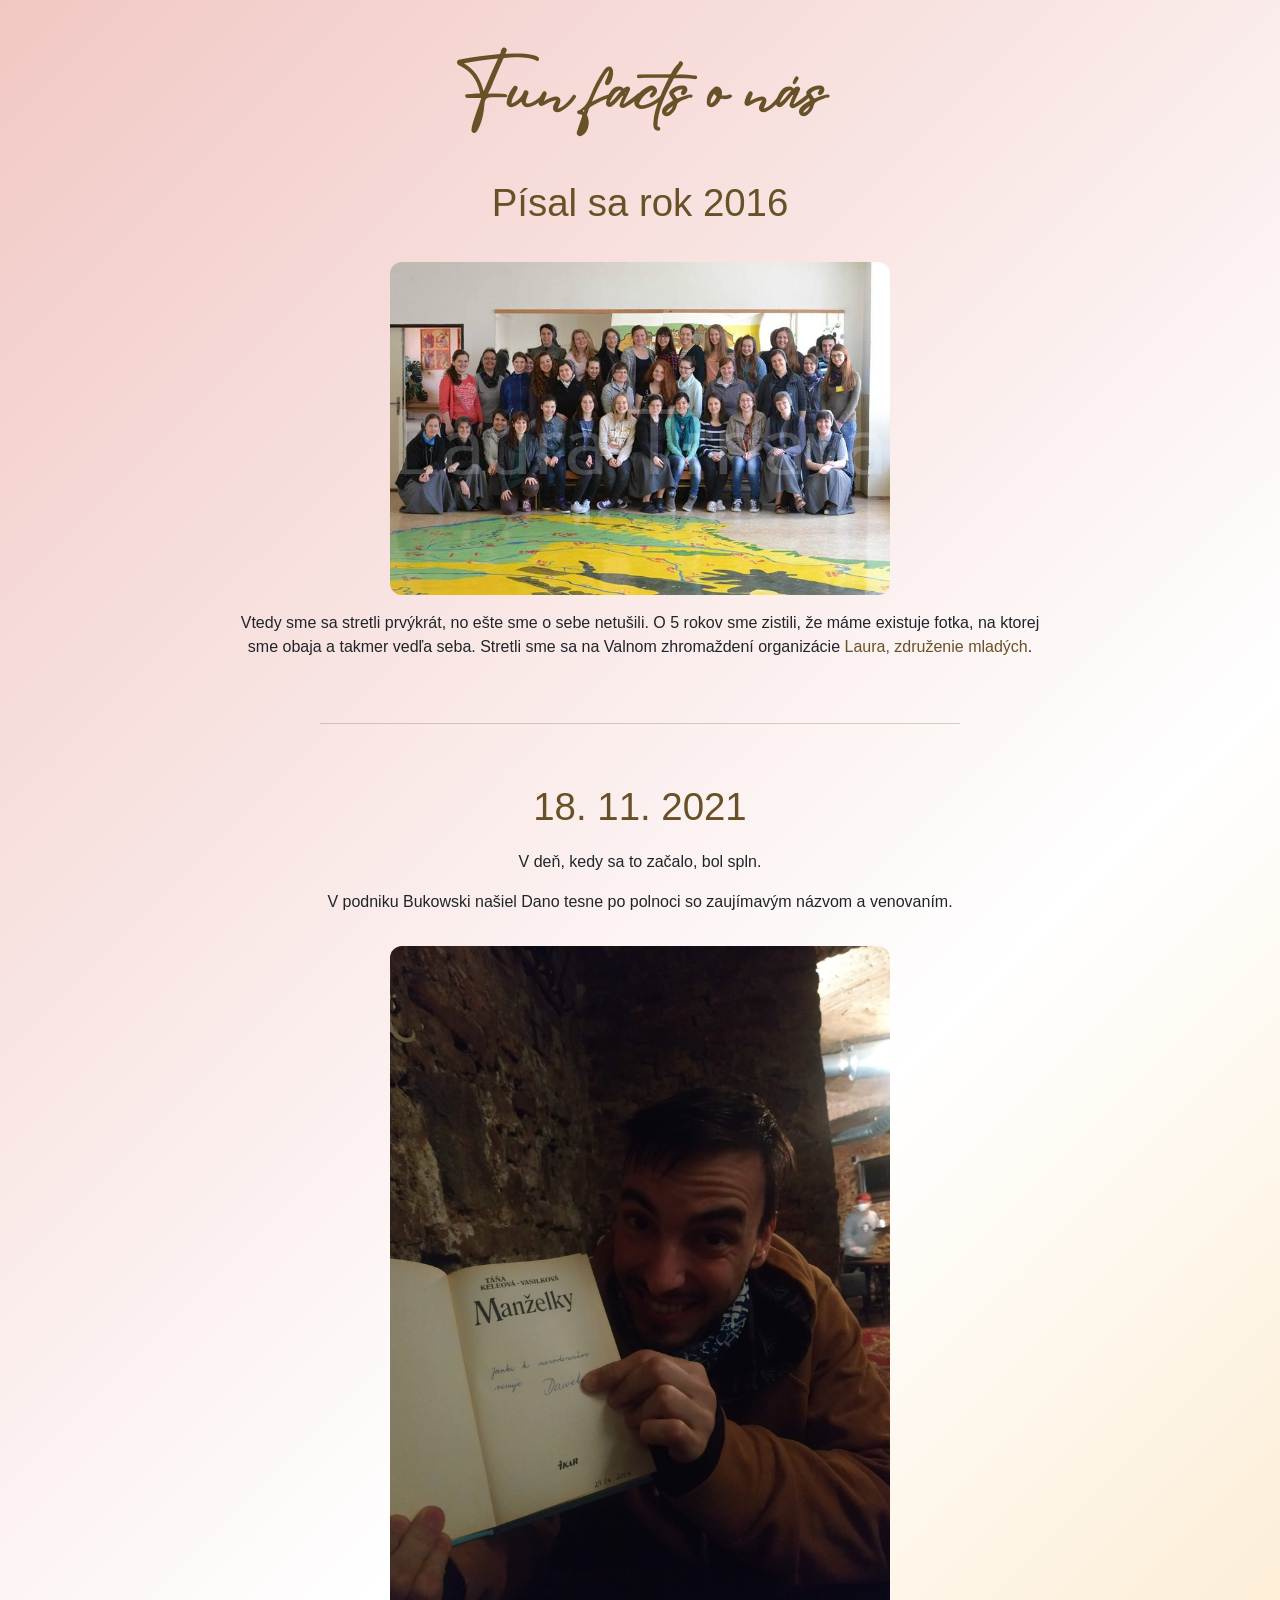
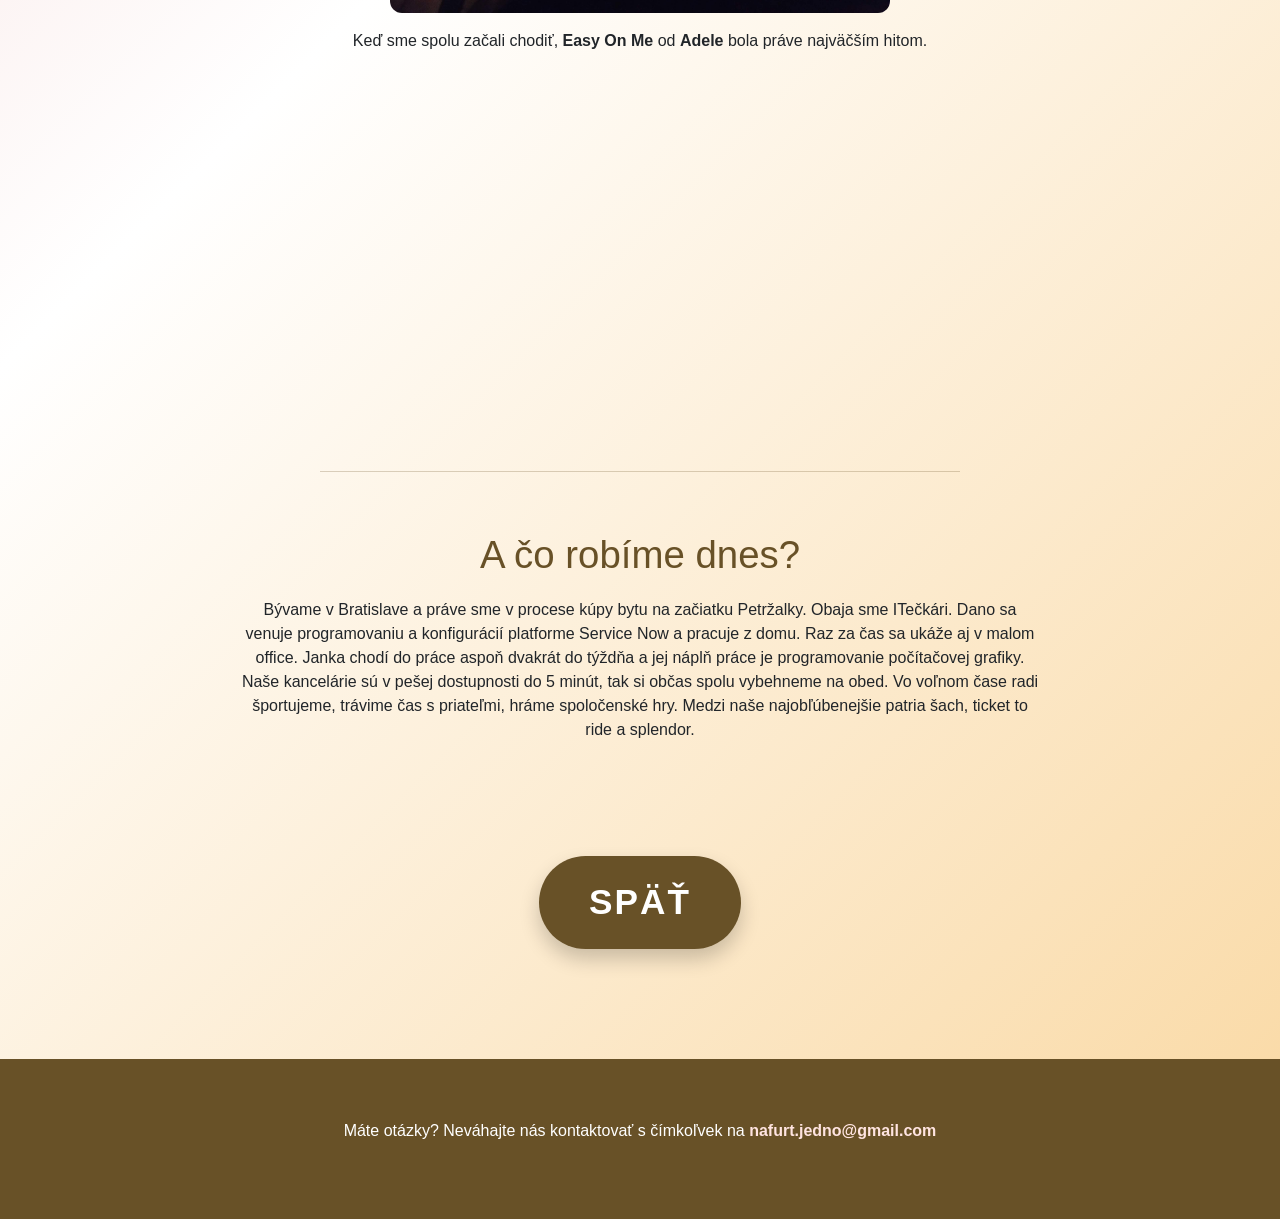
==== funfacts/index.html @ 08853ca2 "fixed routing" ====
<!doctype html>
<html lang="sk">
  <head>
    <meta charset="UTF-8" />
    <meta name="viewport" content="width=device-width, initial-scale=1" />
    <title>Fun facts ❤️</title>
    <link rel="icon" type="image/png" href="../foto/favicon.png">

    <link
      href="https://cdn.jsdelivr.net/npm/bootstrap@5.3.2/dist/css/bootstrap.min.css"
      rel="stylesheet"
    />
    <link rel="stylesheet" href="../style.css">   
    <script src="../script.js"></script>
  </head>
  <body>  
    <div class="fun-facts-section">
          <h1>Fun facts o nás</h1>

          <div class="fact-block">
            <h3>Písal sa rok 2016</h3>
            <img src="../foto/valne2015.jpg" alt="Naša fotografia z roku 2016">
            <p>
              Vtedy sme sa stretli prvýkrát, no ešte sme o sebe netušili. O 5 rokov sme zistili, že máme existuje fotka, na ktorej sme obaja a takmer vedľa seba. Stretli sme sa na Valnom zhromaždení organizácie <a href="https://laura-mladez.sk/">Laura, združenie mladých</a>. 
            </p>
          </div>

          <hr
            style="
            width: 50%;
            margin: 60px auto;
            border-color: #685127;
            " />

          <div class="fact-block">
            <h3>18. 11. 2021</h3>
            <p>
              V deň, kedy sa to začalo, bol spln.
            </p>
            <p>
              V podniku Bukowski našiel Dano tesne po polnoci so zaujímavým názvom a venovaním.
            </p>
            <img src="../foto/manzelky.jpg" alt="Kniha s venovanim">
            <p>
              Keď sme spolu začali chodiť, <strong>Easy On Me</strong> od <strong>Adele</strong> bola práve najväčším hitom.
            </p>
            <div>
                <iframe 
                    width="560" 
                    height="315" 
                    src="https://www.youtube.com/embed/U3ASj1L6_sY?si=bE1YYp0TanjOfNjP"
                    frameborder="0"
                    allowfullscreen>
                </iframe>
            </div>
          </div>

          <hr
            style="
            width: 50%;
            margin: 60px auto;
            border-color: #685127;
            " />

          <!-- Childhood photos -->
          <!--<div class="fact-block">
            <h3>Naše detstvo</h3>
            <div class="childhood-gallery">
              <div>
                <img src="foto/ona-dieta.jpg" alt="Nevesta ako dieťa s rodičmi">
                <p>Ona s rodičmi</p>
              </div>
              <div>
                <img src="foto/on-dieta.jpg" alt="Ženích ako dieťa s rodičmi">
                <p>On s rodičmi</p>
              </div>
            </div>
          </div>-->

          <!-- Work and hobbies -->
          <div class="fact-block">
            <h3>A čo robíme dnes?</h3>
            <p>
              Bývame v Bratislave a práve sme v procese kúpy bytu na začiatku Petržalky. Obaja sme ITečkári. Dano sa venuje programovaniu a konfigurácií platforme Service Now a pracuje z domu. Raz za čas sa ukáže aj v malom office. Janka chodí do práce aspoň dvakrát do týždňa a jej náplň práce je programovanie počítačovej grafiky. Naše kancelárie sú v pešej dostupnosti do 5 minút, tak si občas spolu vybehneme na obed. Vo voľnom čase radi športujeme, trávime čas s priateľmi, hráme spoločenské hry. Medzi naše najobľúbenejšie patria šach, ticket to ride a splendor.
            </p>
          </div>

        <button class="btn-back"><a href="../index.html">Späť</a></button>
        </div>

        <footer class="main-footer">
            <p>Máte otázky? Neváhajte nás kontaktovať s čímkoľvek na <a href="mailto:nafurt.jedno@gmail.com">nafurt.jedno@gmail.com</a></p>
        </footer>
    </body>
</html>
---- style.css ----
body, html {
            height: 100%;
            margin: 0;
            padding: 0;
            scroll-behavior: smooth;
            font-family: "Arial", sans-serif;
        }

        @font-face {
            font-family: 'EyesomeScript';
            src: url('./fonts/Eyesome-Script.woff2') format('woff2');
            font-weight: normal;
            font-style: normal;
        }

        h1 {
            font-family: 'EyesomeScript';
            color: #685127;
            font-weight: bold;
            font-size: 60px;
            margin-bottom: 30px;
            text-align: center;
        }

        /* --- HERO --- */
        .hero {
            position: relative;
            width: 100%;
            height: 100vh;
            display: flex;
            justify-content: center;
            align-items: center;
            background: #fff;
            overflow: hidden;
        }

        .hero img {
            max-width: 100%;
            max-height: 100%;
            object-fit: contain;
        }

                /* Upravená úvodná sekcia s animovaným pozadím */
        .hero-white {
            width: 100%;
            /* Tvoje definované farby */
            background: linear-gradient(-45deg, #000000, #D9D9D9, #685127, #8884FF);
            background-size: 400% 400%;
            animation: gradient 13s ease infinite;
            
            /* Zabezpečíme, aby obrázok oznámenia nebol "prilepený" na okrajoch, 
                ak chceš vidieť kúsok animácie aj okolo neho */
            padding: 20px 0; 
        }

        /* Odstránime line-height: 0 z wrapperu, aby animácia pod obrázkom vynikla */
        .announcement-wrapper {
            width: 100%;
            display: flex;
            justify-content: center;
        }

        .full-width-img {
            width: 100%;
            max-width: 1200px;
            height: auto;
            display: block;
            /* Ak má tvoje oznamko priehľadné pozadie (PNG), 
                animácia bude presvitať aj cez neho. 
                Ak je oznamko biele, bude to vyzerať ako pekný rámik. */
        }

        /* --- POČÍTADLO --- */
        .countdown {
            text-align: center;
            padding-bottom: 40px;
        }

        .countdown .boxes {
            display: flex;
            justify-content: center;
            gap: 20px;
            flex-wrap: wrap;
        }

        .countdown .box {
            background: #ffffff;
            padding: 30px 20px;
            border-radius: 12px;
            flex: 1 1 100px;
            max-width: 150px;
            box-shadow: 0 4px 6px rgba(0, 0, 0, 0.05);
            color: #685127;
        }

        .countdown .box span {
            display: block;
            font-size: clamp(2rem, 5vw, 3rem);
            font-weight: bold;
        }

        .countdown .box small {
            display: block;
            font-size: 1rem;
            color: #666;
        }

        /* --- TLAČIDLO PRE POZVANÝCH (UPRAVENÉ) --- */
        .invite-section {
            /* Poriadne farebný gradient (kombinácia svadobnej ružovej a zlatej) */
            background: linear-gradient(
            135deg,
            #f1c8c4 0%,
            #ffffff 50%,
            #fadba9 100%
            );
            padding: 60px 20px;
            text-align: center;
            border-top: 2px solid #685127;
            border-bottom: 2px solid #685127;
        }

        .invite-section .btn-invite {
            font-size: clamp(1.5rem, 3vw, 2.2rem);
            padding: 20px 50px;
            background-color: #685127; /* Tvoja hlavná hnedá */
            color: white;
            border: none;
            border-radius: 50px;
            font-weight: bold;
            text-transform: uppercase;
            letter-spacing: 2px;
            box-shadow: 0 10px 20px rgba(0, 0, 0, 0.2);
            transition: all 0.3s ease;
            text-decoration: none;
            display: inline-block;

            /* Animácia pumpujúceho srdca */
            animation: heartbeat 5s infinite ease-in-out;
        }

        /* Efekt pri prejdení myšou */
        .invite-section .btn-invite:hover {
            background-color: #4a3a1c;
            transform: scale(1.1); /* Ešte viac sa zväčší */
            box-shadow: 0 15px 30px rgba(0, 0, 0, 0.3);
            color: #ffe4e1;
        }

        /* Definícia animácie heartbeat */
        @keyframes heartbeat {
            0% {
            transform: scale(1);
            }
            15% {
            transform: scale(1.05);
            }
            30% {
            transform: scale(1);
            }
            45% {
            transform: scale(1.1);
            }
            60% {
            transform: scale(1);
            }
        }

        /* --- SEKCE DETAILOV (OBRAD A HOSTINA) --- */
        .info-section {
            background: #685127; /* tvoja pôvodná farba */
            color: white;
            padding: 80px 20px;
            text-align: center;
            border-top: 2px solid #685127;
            border-bottom: 2px solid #685127;
        }

        .info-section h3 {
            margin-bottom: 20px;
            font-size: clamp(1.5rem, 3vw, 2.5rem);
        }

        .info-section img {
            width: 100%;
            max-width: 600px;
            height: auto;
            margin: 25px 0;
            border-radius: 8px;
        }

        .info-section p {
            font-size: clamp(1rem, 2vw, 1.2rem);
            max-width: 800px;
            margin: 15px auto;
            line-height: 1.6;
        }

        /* Miesto pre mapu */
        .map-placeholder {
            background: #e5e5e5;
            color: #333;
            width: 100%;
            max-width: 800px;
            height: 300px;
            margin: 30px auto;
            display: flex;
            justify-content: center;
            align-items: center;
            border-radius: 8px;
        }

        /* --- ČASOVÁ OS (TIMELINE) --- */
        .timeline-section {
            padding-top: 60px;
            padding-bottom: 20px;
            background-color: #ffffff;
        }

        .timeline-section h2 {
            text-align: center;
            margin-bottom: 50px;
            font-size: clamp(2rem, 4vw, 3rem);
        }

        .timeline {
            position: relative;
            max-width: 1000px;
            margin: 0 auto;
        }

        /* Stredová čiara */
        .timeline::after {
            content: "";
            position: absolute;
            width: 4px;
            background-color: #685127;
            top: 0;
            bottom: 0;
            left: 50%;
            margin-left: -2px;
        }

        .timeline-item {
            padding: 10px 40px;
            position: relative;
            width: 50%;
        }

        .timeline-item__text {
            text-align: justify; /* Zarovná text presne pod ľavý okraj obrázka */
            padding: 0;       /* Odstráni prípadné bočné medzery, aby text lícoval s hranou fotky */
            margin-top: 15px; /* Jemná medzera medzi fotkou a textom */
        }

        .main-img {
            display: block;      /* Zabezpečí, že sa obrázok správa ako blok */
            width: 100%;         /* Roztiahne obrázok na celú šírku rodičovského elementu (section) */
            max-width: 100%;     /* Poistka, aby nepretiekol */
            height: auto;        /* Zachová pomer strán, aby sa fotka nedeformovala */
            margin-bottom: 20px; /* Medzera medzi obrázkom a textom/mapou */
            
            /* Odstránili sme všetky border, shadow a efekty, ako si si prial */
        }


        /* Krúžok na čiare */
        .timeline-item::after {
            content: "";
            position: absolute;
            width: 20px;
            height: 20px;
            right: -10px;
            background-color: white;
            border: 4px solid #685127;
            top: 20px;
            border-radius: 50%;
            z-index: 1;
        }

        .timeline-date {
            position: absolute;
            top: 16px;
            font-weight: bold;
            white-space: nowrap;
            color: #685127;
        }

        /* Left items → date on right side near center line */
        .timeline-item.left .timeline-date {
            right: -160px;
            text-align: left;
        }

        /* Right items → date on left side near center line */
        .timeline-item.right .timeline-date {
            left: -160px;
            text-align: left;
        }

        .left {
            left: 0;
            text-align: right;
        }
        .right {
            left: 50%;
            text-align: left;
        }

        .right::after {
            left: -10px;
        }

        .content {
            padding: 20px;
            background-color: #f8f0e3;
            border-radius: 12px;
            display: inline-block; /* Bublina sa prispôsobí obsahu */
            width: 100%;           /* Ale na mobile vyplní priestor */
            text-align: left;      /* Poistka pre zarovnanie obsahu */
        }

        .content img {
            width: 100%;       /* Obrázok vyplní celú šírku bubliny */
            max-width: 100%;    /* Zrušíme to obmedzenie na 300px */
            height: auto;
            border-radius: 8px;
            margin-bottom: 15px;
            display: block;
        }

        .content a {
            color: #685127;
            text-decoration: none;
            font-weight: bold;
        }

        .content h4 {
            margin-top: 0;
            color: #685127;
            font-weight: bold;
        }

        /* Definícia animácie gradientu */
        @keyframes gradient {
            0% {
                background-position: 0% 50%;
            }
            50% {
                background-position: 100% 50%;
            }
            100% {
                background-position: 0% 50%;
            }
        }

        /* Responzivita pre mobily */
        @media screen and (max-width: 768px) {
            .timeline::after {
            left: 31px;
            }

            .timeline-item {
            width: 100%;
            padding-left: 70px;
            padding-right: 25px;
            text-align: left;
            left: 0;
            }

            .timeline-item::after {
            left: 21px;
            right: auto;
            }

            .left {
            left: 0;
            }
            .right {
            left: 0;
            }

            /* FIX DATE POSITION */
            .timeline-date {
            position: static;   /* remove absolute */
            display: block;
            margin-bottom: 10px;
            text-align: left;

            left: auto;         /* reset desktop offsets */
            right: auto;
            }
        }

        .small-gallery {
            padding: 40px 20px;
            padding-bottom: 0;
            text-align: center;
            background-color: #685127;
            color: white;
        }

        .small-gallery h2 {
            margin-bottom: 40px;
        }

        .gallery-grid {
            display: grid;
            grid-template-columns: repeat(auto-fit, minmax(220px, 1fr));
            gap: 20px;
            max-width: 1000px;
            margin: 0 auto;
        }

        .gallery-item {
            position: relative;
            overflow: hidden;
            border-radius: 12px;
        }

        .gallery-item img {
            width: 100%;
            display: block;
            transition: transform 0.4s ease;
        }

        .gallery-item:hover img {
            transform: scale(1.05);
        }

        .overlay {
            position: absolute;
            inset: 0;
            background: rgba(0, 0, 0, 0.55);
            color: white;
            display: flex;
            align-items: center;
            justify-content: center;
            text-align: center;
            padding: 15px;
            opacity: 0;
            transition: opacity 0.4s ease;
        }

        .gallery-item:hover .overlay {
            opacity: 1;
        }

        .fun-facts-section {
            text-align: center;
            padding: 60px 0;
            /* Poriadne farebný gradient (kombinácia svadobnej ružovej a zlatej) */
            background: linear-gradient(
            135deg,
            #f1c8c4 0%,
            #ffffff 50%,
            #fadba9 100%
            );
        }

        .fun-facts-section h3 {
            color: #685127;
            margin-bottom: 20px;
            font-size: clamp(1.5rem, 3vw, 2.5rem);
        }

        .btn-funfacts {
            font-size: clamp(1.5rem, 3vw, 2.2rem);
            margin: 50px;
            padding: 20px 50px;
            background-color: white; /* Tvoja hlavná hnedá */
            color: #685127;
            border: none;
            border-radius: 50px;
            font-weight: bold;
            text-transform: uppercase;
            letter-spacing: 2px;
            box-shadow: 0 10px 20px rgba(0, 0, 0, 0.2);
            transition: all 0.3s ease;
            text-decoration: none;
            display: inline-block;
        }

        .btn-funfacts a {
            color: #685127;
            text-decoration: none;
        }

        /* Efekt pri prejdení myšou */
        .btn-funfacts:hover {
            background-color: #ffe4e1;
            transform: scale(1.1); /* Ešte viac sa zväčší */
            box-shadow: 0 15px 30px rgba(0, 0, 0, 0.3);
            color: #4a3a1c;
        }

        .fact-block {
            margin: 50px 0;
        }

        .fact-block img {
            max-width: 300px;
            width: 100%;
            border-radius: 10px;
            margin: 15px 0;
        }

        .childhood-gallery {
            display: flex;
            justify-content: center;
            gap: 40px;
            flex-wrap: wrap;
        }

        .childhood-gallery img {
            max-width: 220px;
        }

        .fun-facts-section h1 {
            text-align: center;
            margin-bottom: 3rem;
        }

        .fact-block {
            max-width: 800px;
            margin: 0 auto 4rem auto;
            text-align: center;
        }

        .fact-block a {
            color: #685127;
            text-decoration: none;
        }

        .fact-block img {
            width: 100%;
            max-width: 500px;
            border-radius: 12px;
            margin: 1rem 0;
        }

        .fact-block iframe {
            width: 100%;
            max-width: 560px;
            border-radius: 12px;
            margin-top: 1rem;
        }


        .btn-back {
            font-size: clamp(1.5rem, 3vw, 2.2rem);
            margin: 50px;
            padding: 20px 50px;
            background-color: #685127; /* Tvoja hlavná hnedá */
            color: white;
            border: none;
            border-radius: 50px;
            font-weight: bold;
            text-transform: uppercase;
            letter-spacing: 2px;
            box-shadow: 0 10px 20px rgba(0, 0, 0, 0.2);
            transition: all 0.3s ease;
            text-decoration: none;
            display: inline-block;
        }

        .btn-back a {
            color: white;
            text-decoration: none;
        }

        /* Efekt pri prejdení myšou */
        .btn-back:hover {
            background-color: #4a3a1c;
            transform: scale(1.1); /* Ešte viac sa zväčší */
            box-shadow: 0 15px 30px rgba(0, 0, 0, 0.3);
            color: #ffe4e1;
        }

        .main-footer {
            background: #685127;
            color: white;
            padding: 60px 20px;
            text-align: center;
        }

        .main-footer a {
            color: #ffe4e1;
            text-decoration: none;
            font-weight: bold;
        }

        .fun-footer {
            background: #ffe4e1;
            color: #685127;
            padding: 60px 20px;
            text-align: center;
        }

        .fun-footer a {
            color: #685127;
            text-decoration: none;
            font-weight: bold;
        }
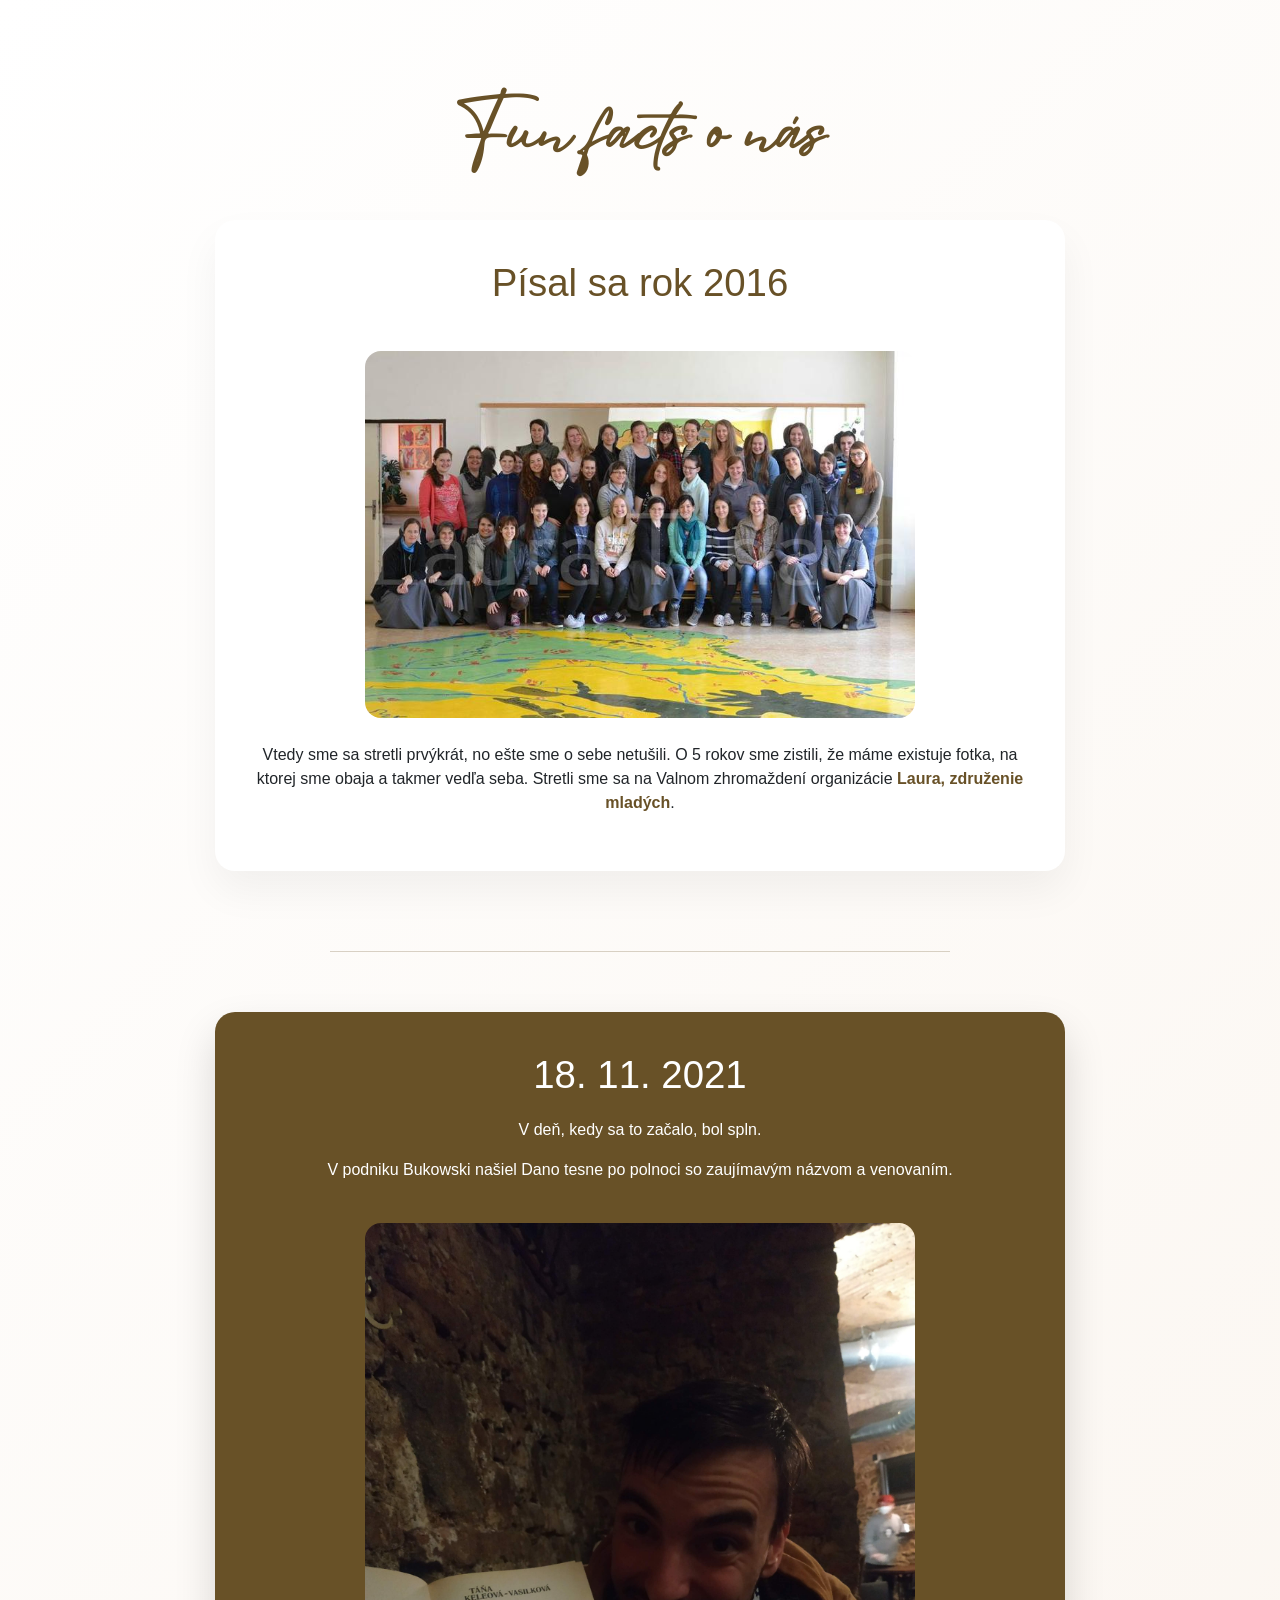
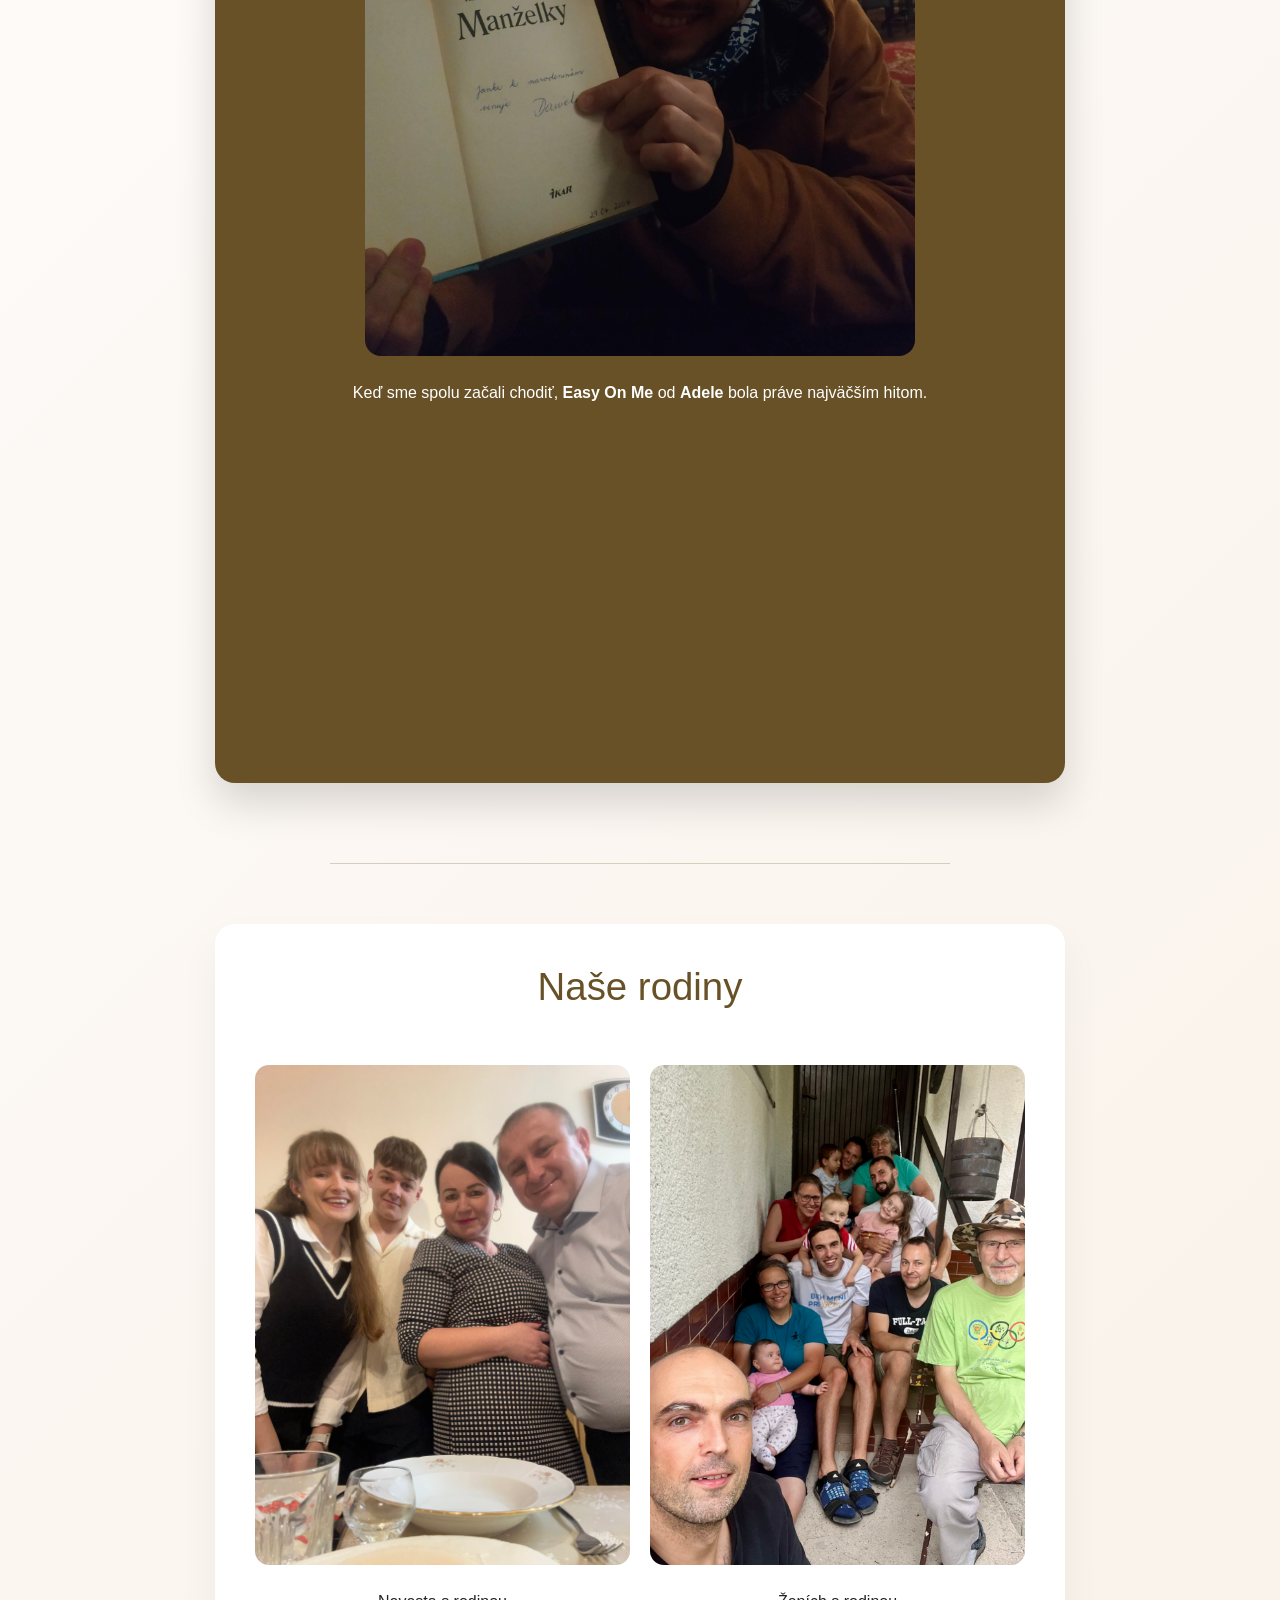
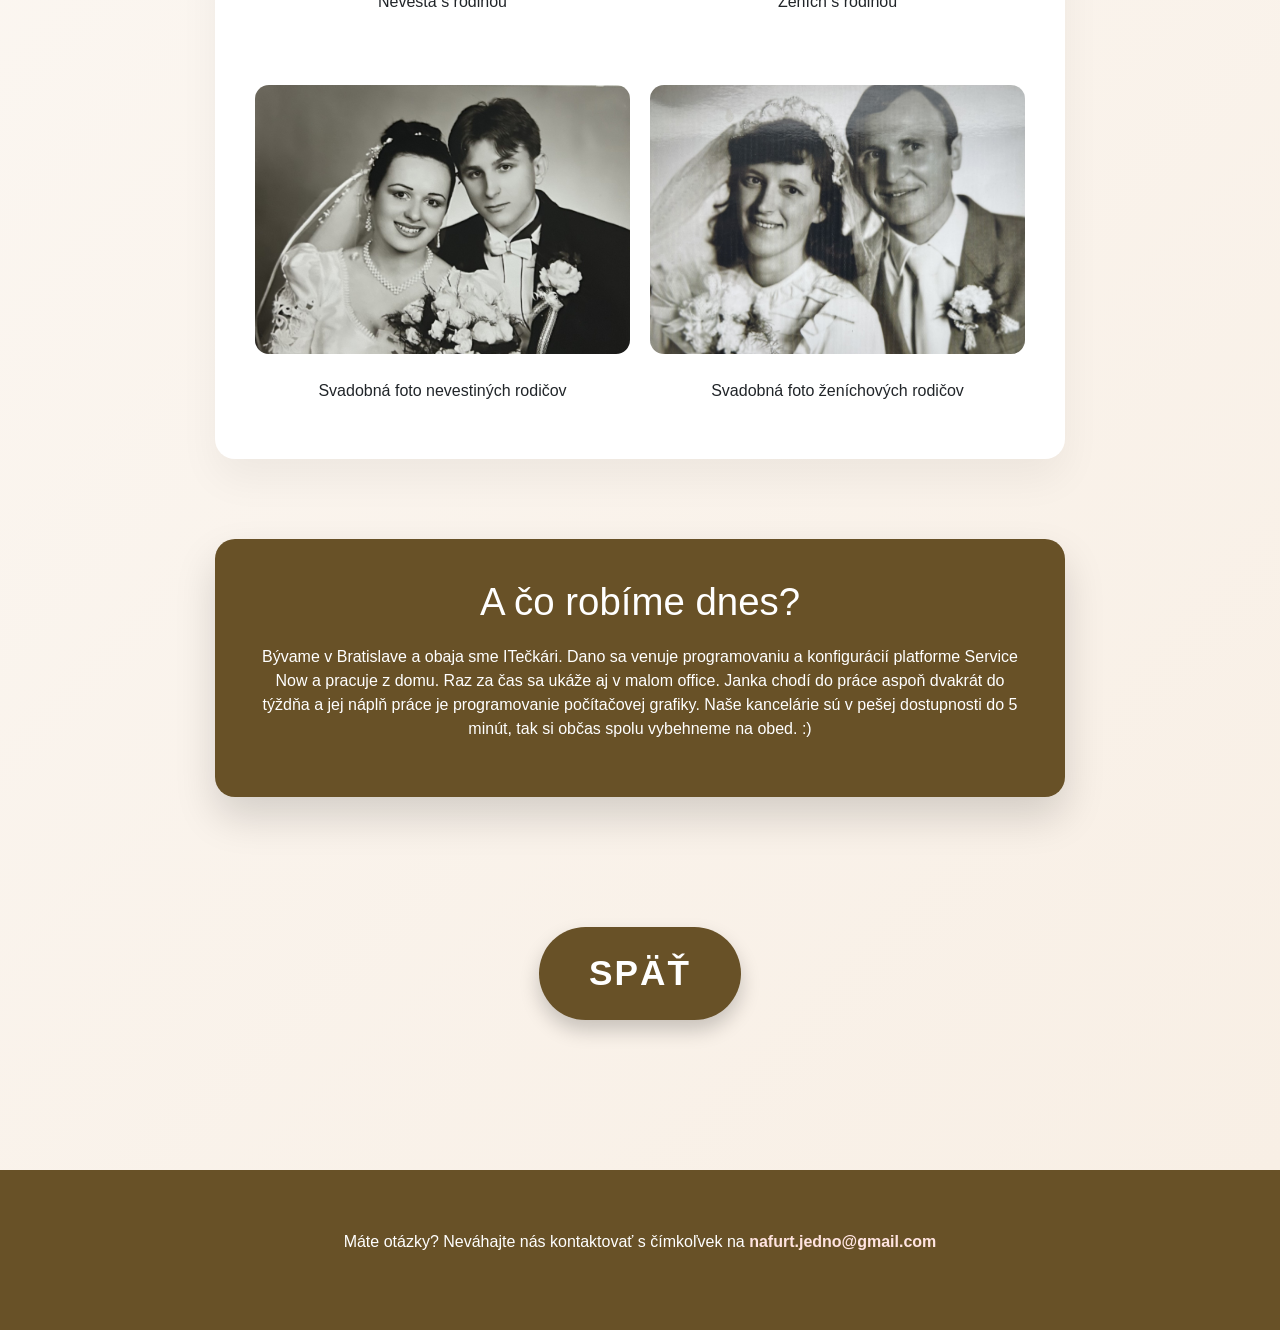
==== commit 0953edc8: "fixed childhood section" ====
--- a/funfacts/index.html
+++ b/funfacts/index.html
@@ -32,7 +32,7 @@
             border-color: #685127;
             " />
 
-          <div class="fact-block">
+          <div class="fact-block-brown">
             <h3>18. 11. 2021</h3>
             <p>
               V deň, kedy sa to začalo, bol spln.
@@ -63,25 +63,37 @@
             " />
 
           <!-- Childhood photos -->
-          <!--<div class="fact-block">
-            <h3>Naše detstvo</h3>
+          <div class="fact-block">
+            <h3>Naše rodiny</h3>
             <div class="childhood-gallery">
               <div>
-                <img src="foto/ona-dieta.jpg" alt="Nevesta ako dieťa s rodičmi">
-                <p>Ona s rodičmi</p>
+                <img src="../foto/vianoce.jpeg" alt="Nevesta s rodinou">
+                <p>Nevesta s rodinou</p>
               </div>
               <div>
-                <img src="foto/on-dieta.jpg" alt="Ženích ako dieťa s rodičmi">
-                <p>On s rodičmi</p>
+                <img src="../foto/latky.jpeg" alt="Ženích s rodinou">
+                <p>Ženích s rodinou</p>
+              </div> 
+            </div>
+            
+              <div class="childhood-gallery">
+              <div>
+                <img src="../foto/jankiny_rodicia.jpeg" alt="Rodičia">
+                <p>Svadobná foto nevestiných rodičov</p>
               </div>
+               <div>
+                <img src="../foto/danovi_rodicia.jpeg" alt="Rodičia">
+                <p>Svadobná foto ženíchových rodičov</p>
+              </div>
+                       
             </div>
-          </div>-->
+          </div>
 
           <!-- Work and hobbies -->
-          <div class="fact-block">
+          <div class="fact-block-brown">
             <h3>A čo robíme dnes?</h3>
             <p>
-              Bývame v Bratislave a práve sme v procese kúpy bytu na začiatku Petržalky. Obaja sme ITečkári. Dano sa venuje programovaniu a konfigurácií platforme Service Now a pracuje z domu. Raz za čas sa ukáže aj v malom office. Janka chodí do práce aspoň dvakrát do týždňa a jej náplň práce je programovanie počítačovej grafiky. Naše kancelárie sú v pešej dostupnosti do 5 minút, tak si občas spolu vybehneme na obed. Vo voľnom čase radi športujeme, trávime čas s priateľmi, hráme spoločenské hry. Medzi naše najobľúbenejšie patria šach, ticket to ride a splendor.
+              Bývame v Bratislave a obaja sme ITečkári. Dano sa venuje programovaniu a konfigurácií platforme Service Now a pracuje z domu. Raz za čas sa ukáže aj v malom office. Janka chodí do práce aspoň dvakrát do týždňa a jej náplň práce je programovanie počítačovej grafiky. Naše kancelárie sú v pešej dostupnosti do 5 minút, tak si občas spolu vybehneme na obed. :) 
             </p>
           </div>
 
--- a/style.css
+++ b/style.css
@@ -516,36 +516,79 @@
             max-width: 220px;
         }
 
+        .fun-facts-section {
+            padding: 100px 20px;
+            background: linear-gradient(135deg, #ffffff, #f8efe5);
+            text-align: center;
+        }
+
+        .fact-block {
+            max-width: 850px;
+            margin: 0 auto 80px auto;
+            background: white;
+            padding: 40px;
+            border-radius: 20px;
+            box-shadow: 0 20px 40px rgba(0,0,0,0.05);
+        }
+
+        .fact-block img {
+            width: 100%;
+            max-width: 550px;
+            border-radius: 16px;
+            margin: 25px 0;
+        }
+
+        .fact-block-brown {
+            max-width: 850px;
+            margin: 0 auto 80px auto;
+            background: #685127;
+            padding: 40px;
+            border-radius: 20px;
+            box-shadow: 0 20px 40px rgba(0,0,0,0.15);
+            color: white;
+        }
+
+        .fact-block-brown h1,
+        .fact-block-brown h2,
+        .fact-block-brown h3,
+        .fact-block-brown p,
+        .fact-block-brown a {
+            color: white;
+        }
+
+        .fact-block-brown img {
+            width: 100%;
+            max-width: 550px;
+            border-radius: 16px;
+            margin: 25px 0;
+        }
+
+        .fact-block-brown a {
+            text-decoration: underline;
+        }
+
+        .childhood-gallery {
+            display: grid;
+            grid-template-columns: repeat(auto-fit, minmax(180px,1fr));
+            gap: 20px;
+            margin-top: 30px;
+        }
+
+        .childhood-gallery img {
+            width: 100%;
+            border-radius: 14px;
+        }
+
         .fun-facts-section h1 {
             text-align: center;
             margin-bottom: 3rem;
         }
 
-        .fact-block {
-            max-width: 800px;
-            margin: 0 auto 4rem auto;
-            text-align: center;
-        }
-
-        .fact-block a {
-            color: #685127;
-            text-decoration: none;
-        }
-
-        .fact-block img {
-            width: 100%;
-            max-width: 500px;
-            border-radius: 12px;
-            margin: 1rem 0;
-        }
-
-        .fact-block iframe {
-            width: 100%;
-            max-width: 560px;
-            border-radius: 12px;
-            margin-top: 1rem;
-        }
-
+        .fun-facts-section a {
+            text-decoration: none;
+            color:#685127;
+            font-weight: bold;
+        }
 
         .btn-back {
             font-size: clamp(1.5rem, 3vw, 2.2rem);
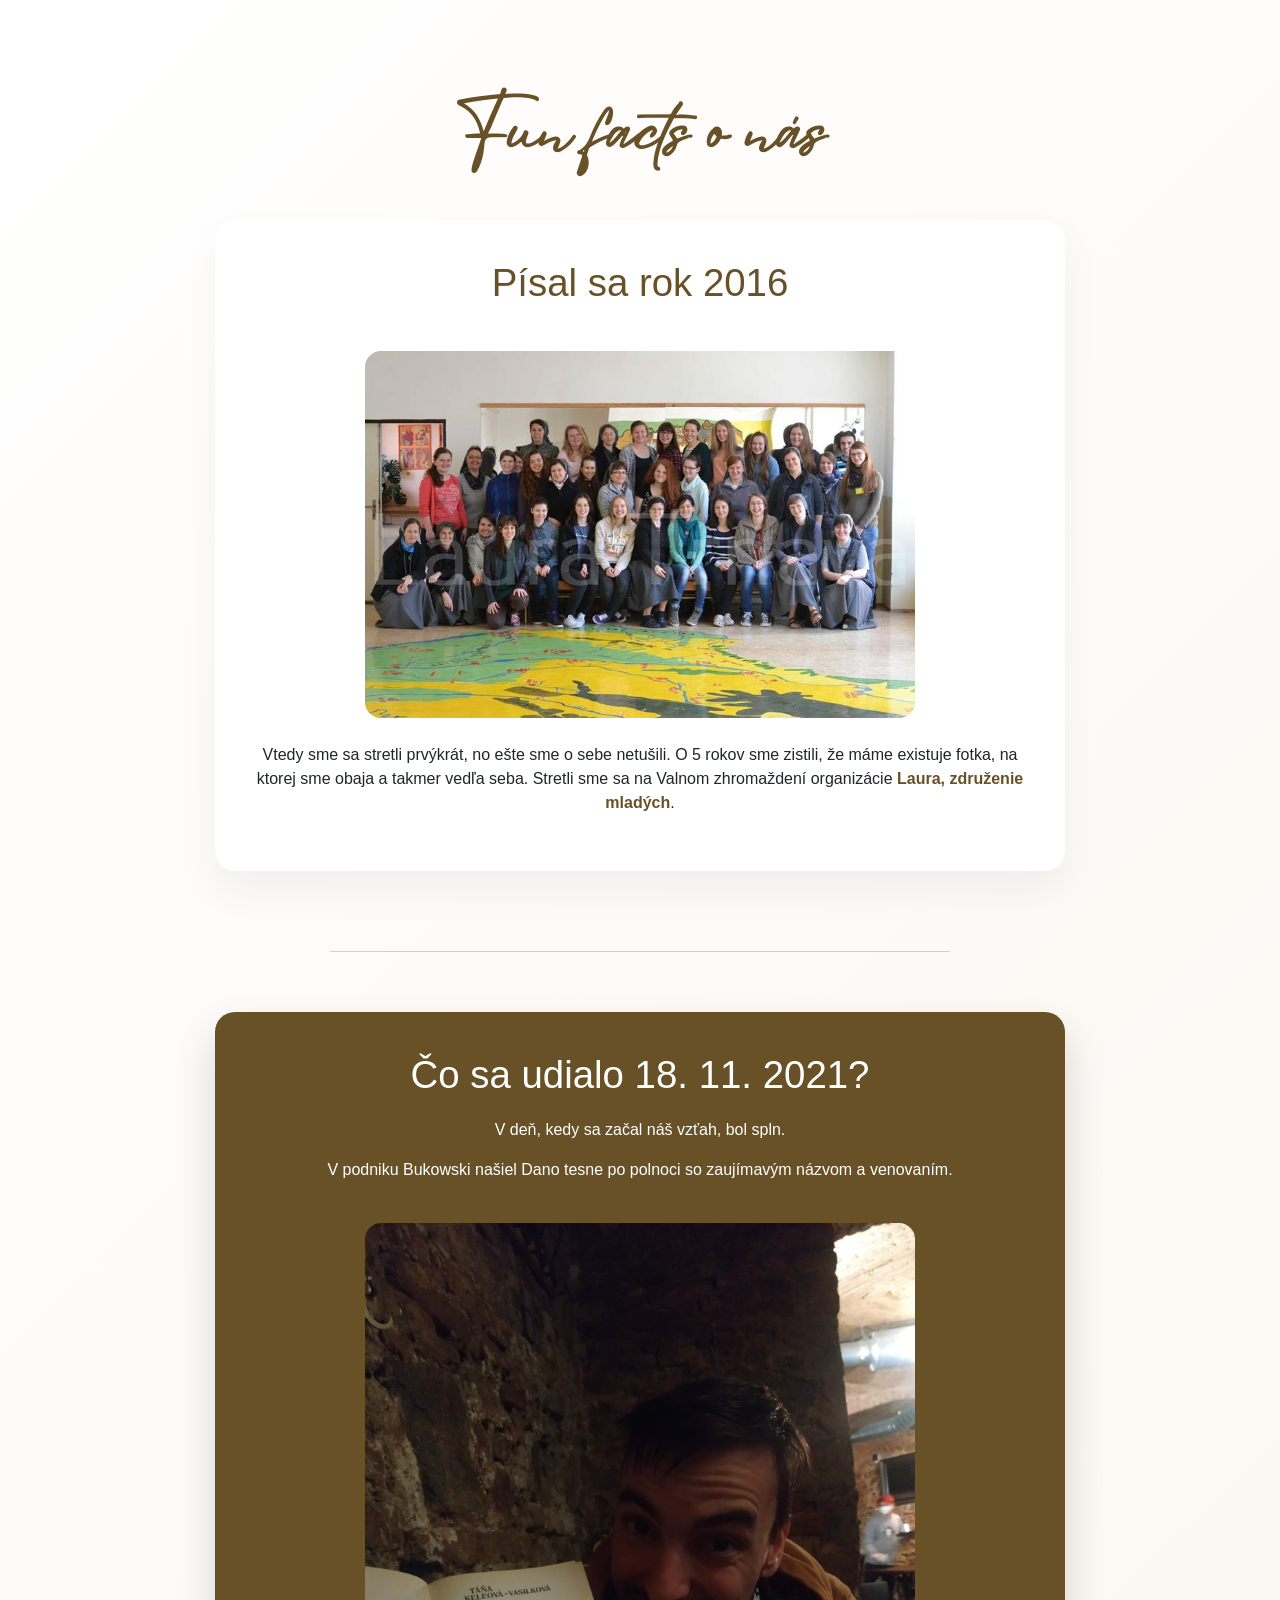
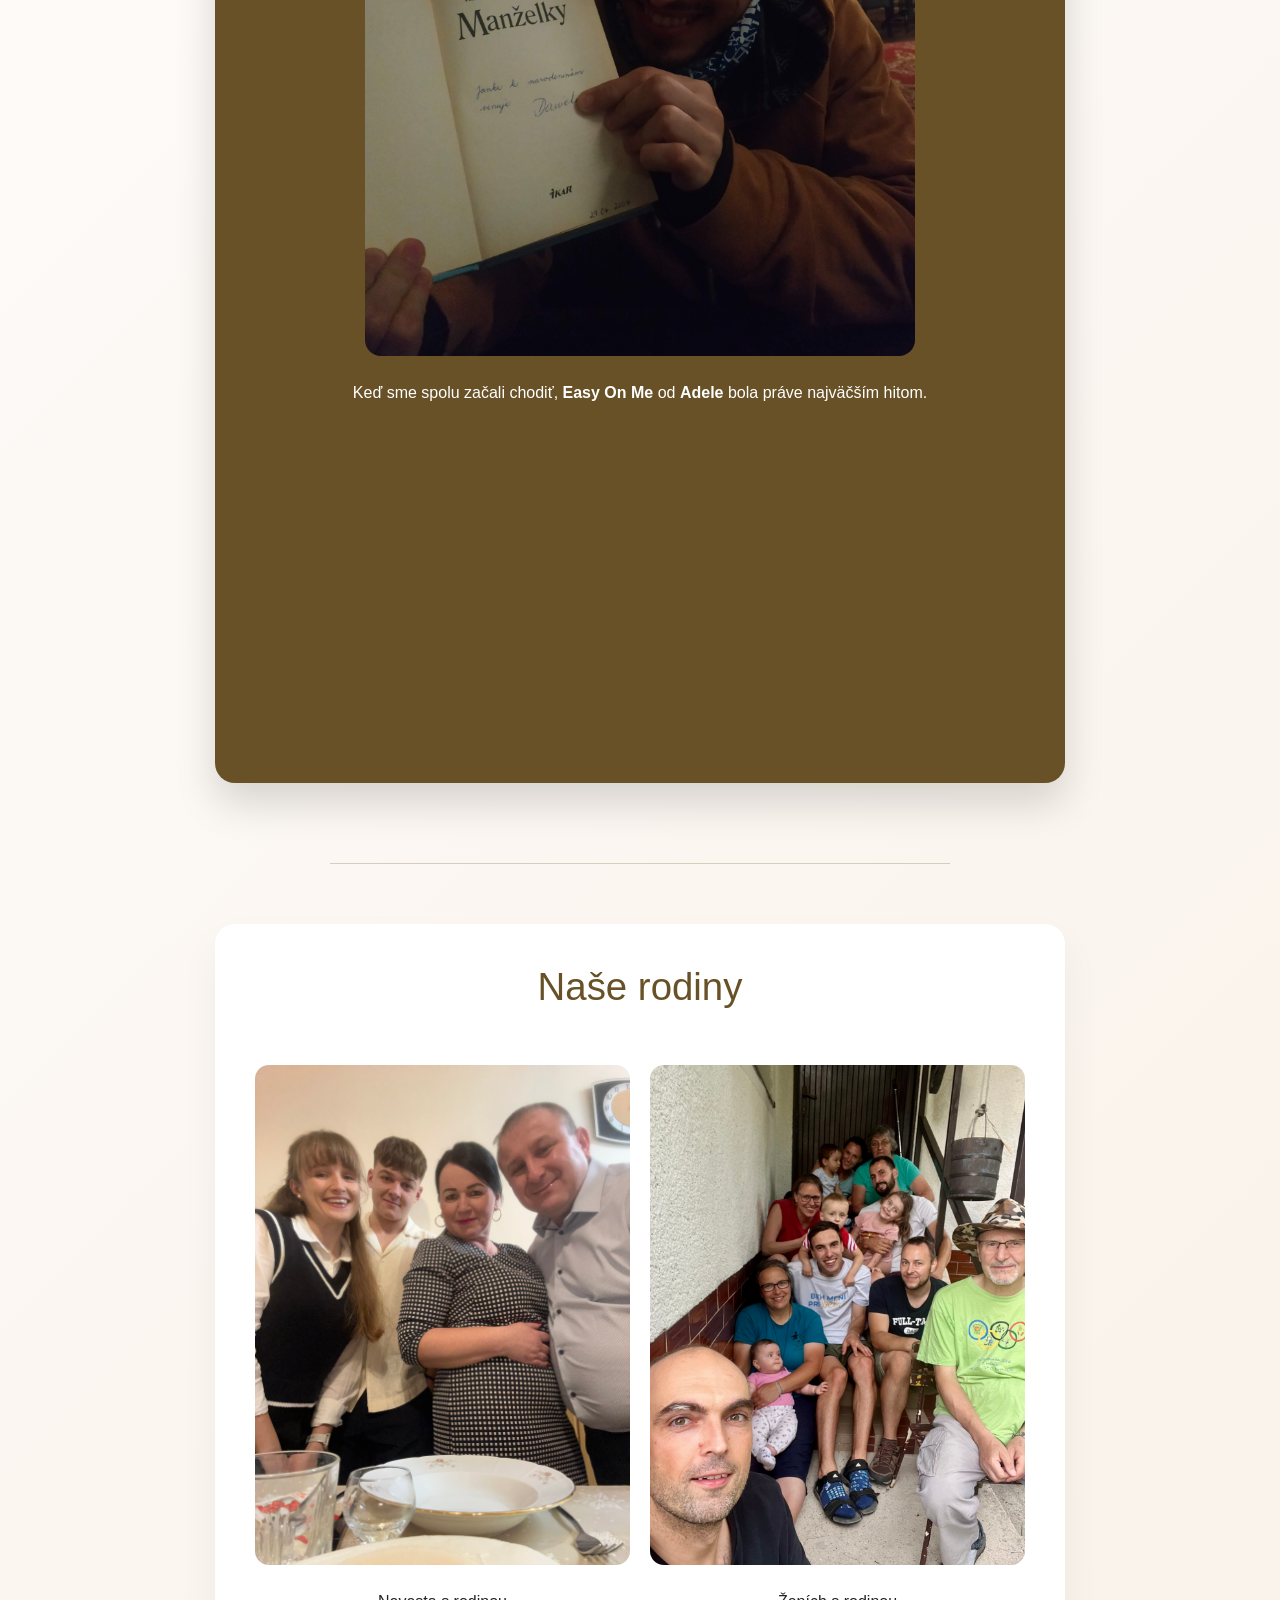
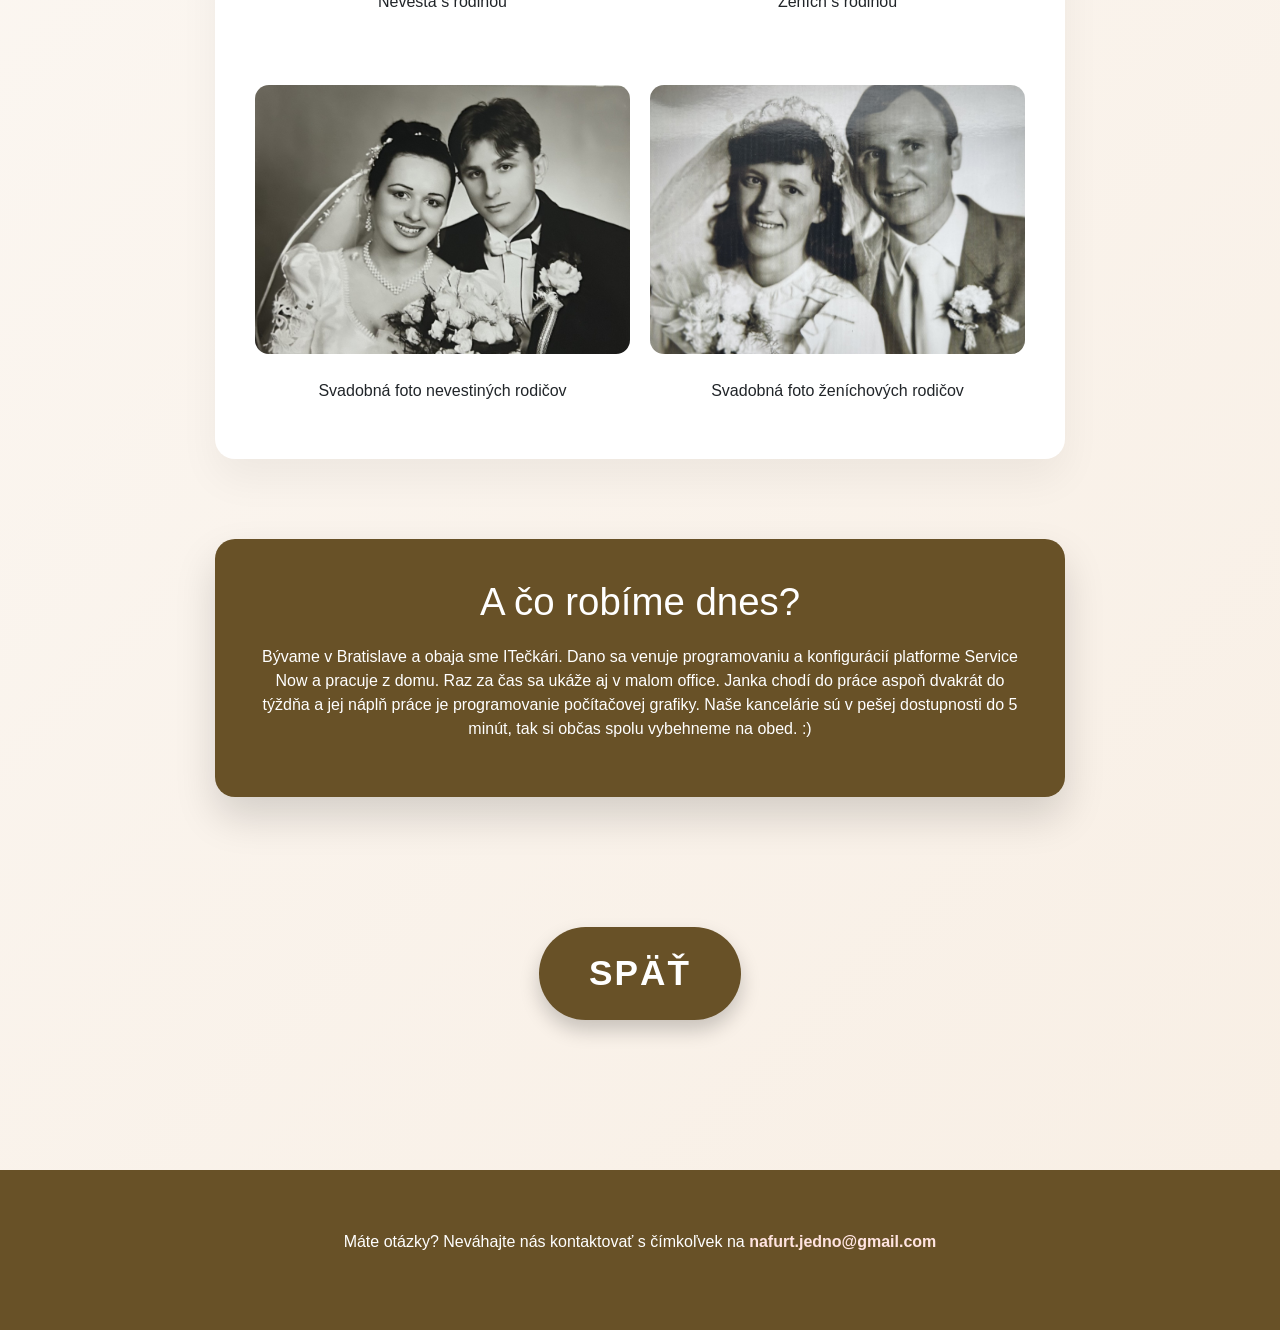
==== commit 1b7afbfe: "title" ====
--- a/funfacts/index.html
+++ b/funfacts/index.html
@@ -33,9 +33,9 @@
             " />
 
           <div class="fact-block-brown">
-            <h3>18. 11. 2021</h3>
+            <h3>Čo sa udialo 18. 11. 2021?</h3>
             <p>
-              V deň, kedy sa to začalo, bol spln.
+              V deň, kedy sa začal náš vzťah, bol spln.
             </p>
             <p>
               V podniku Bukowski našiel Dano tesne po polnoci so zaujímavým názvom a venovaním.
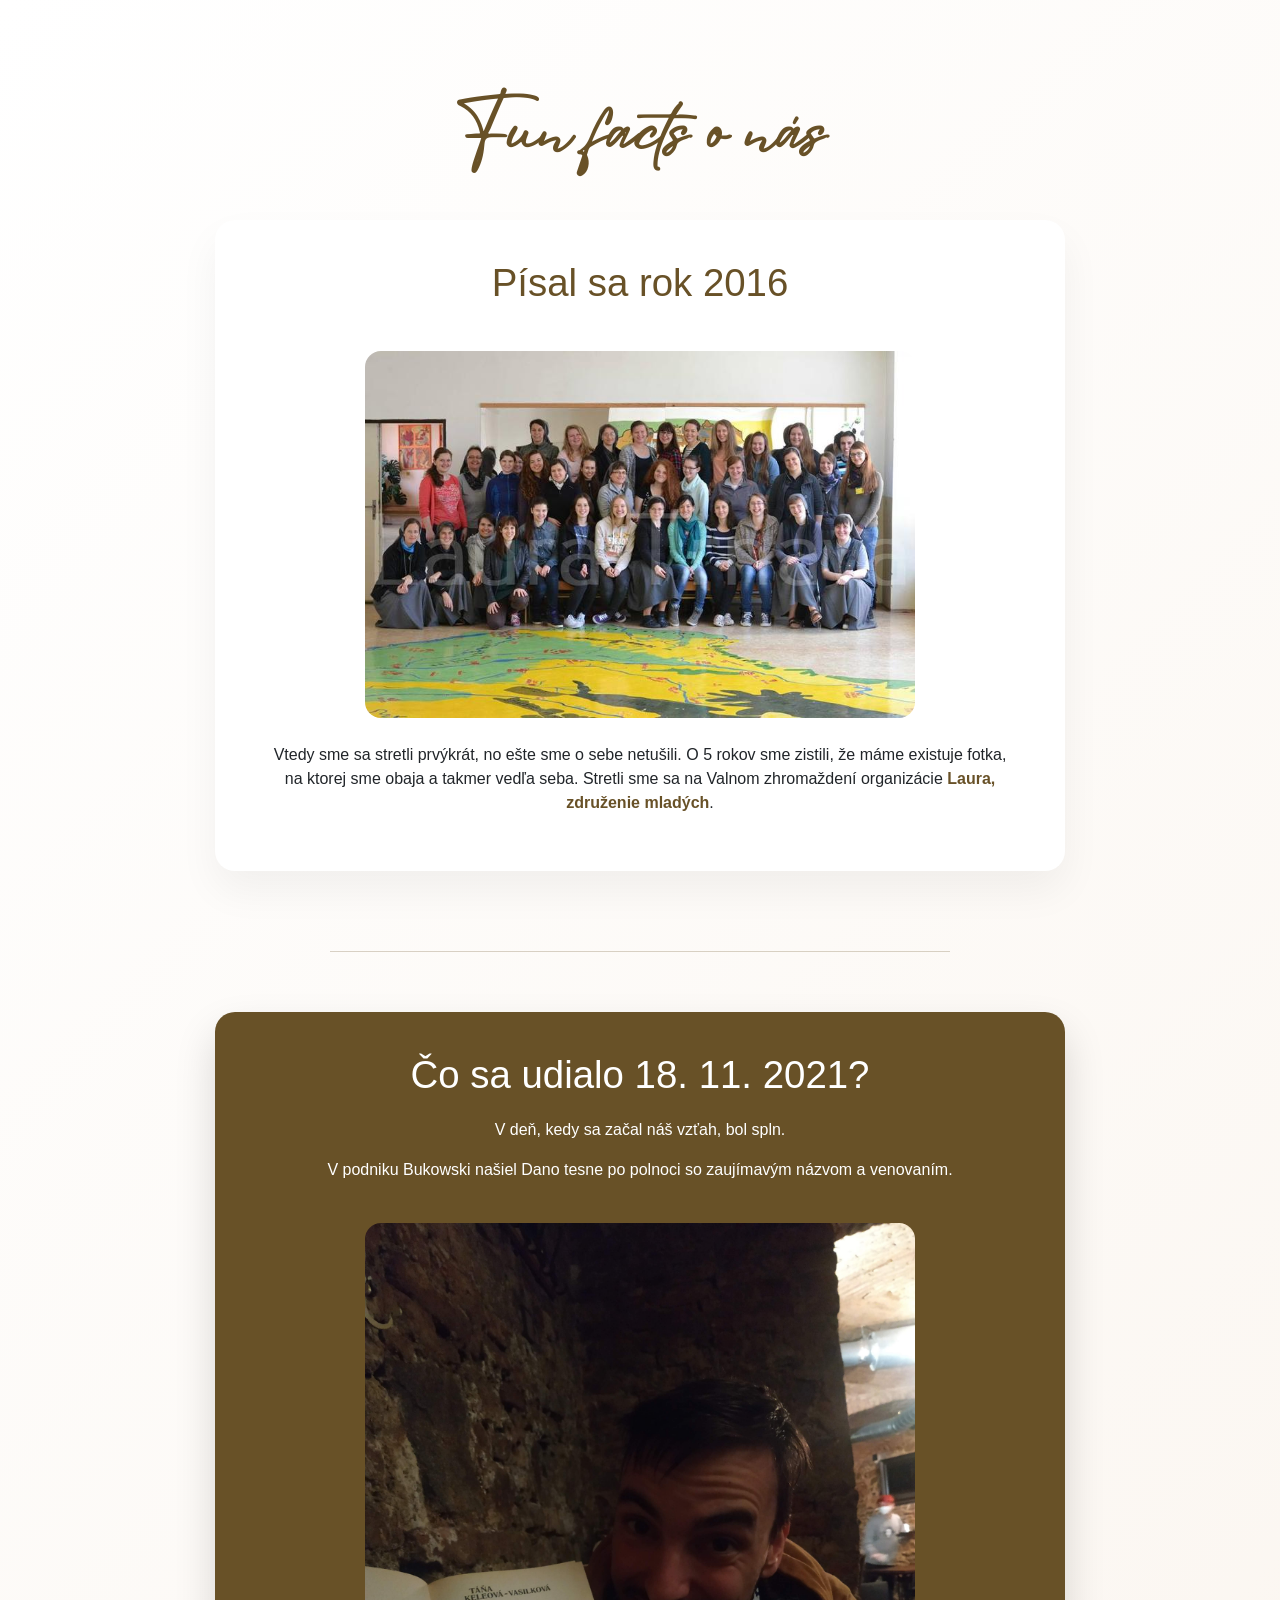
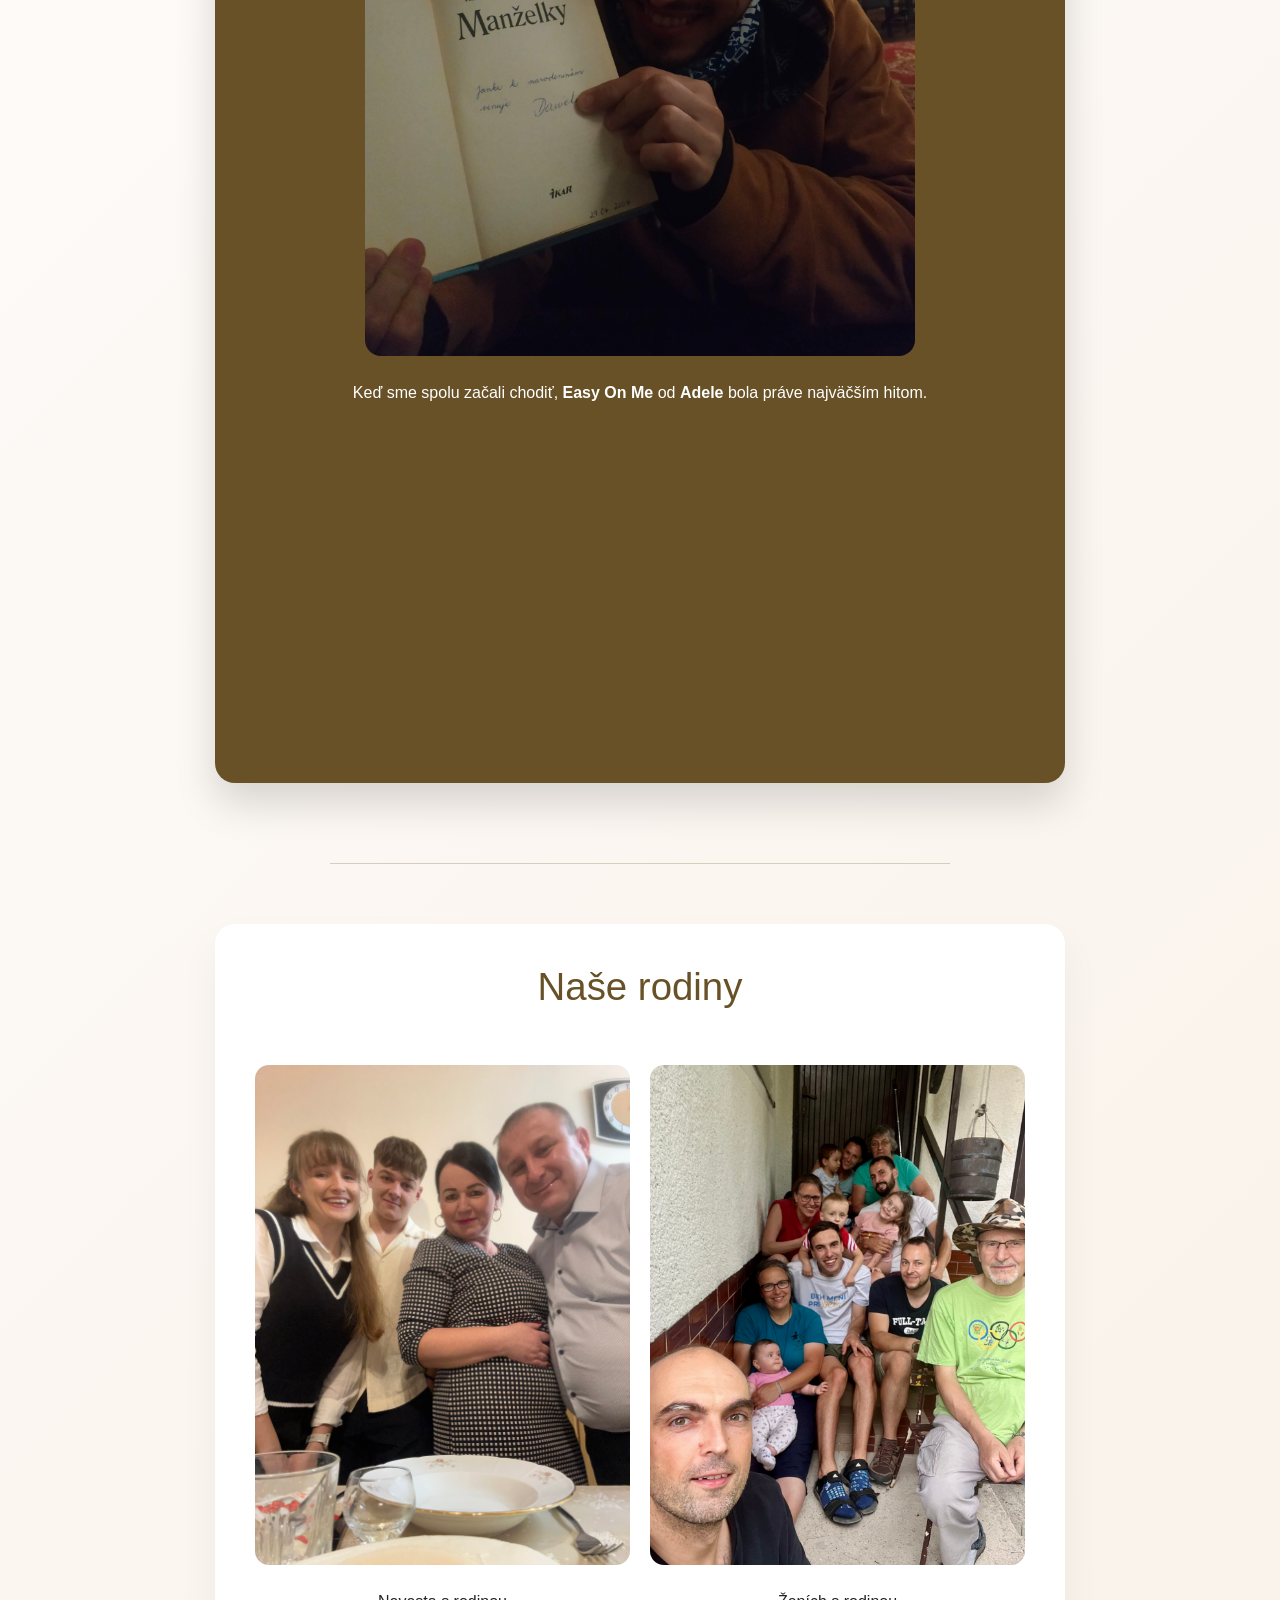
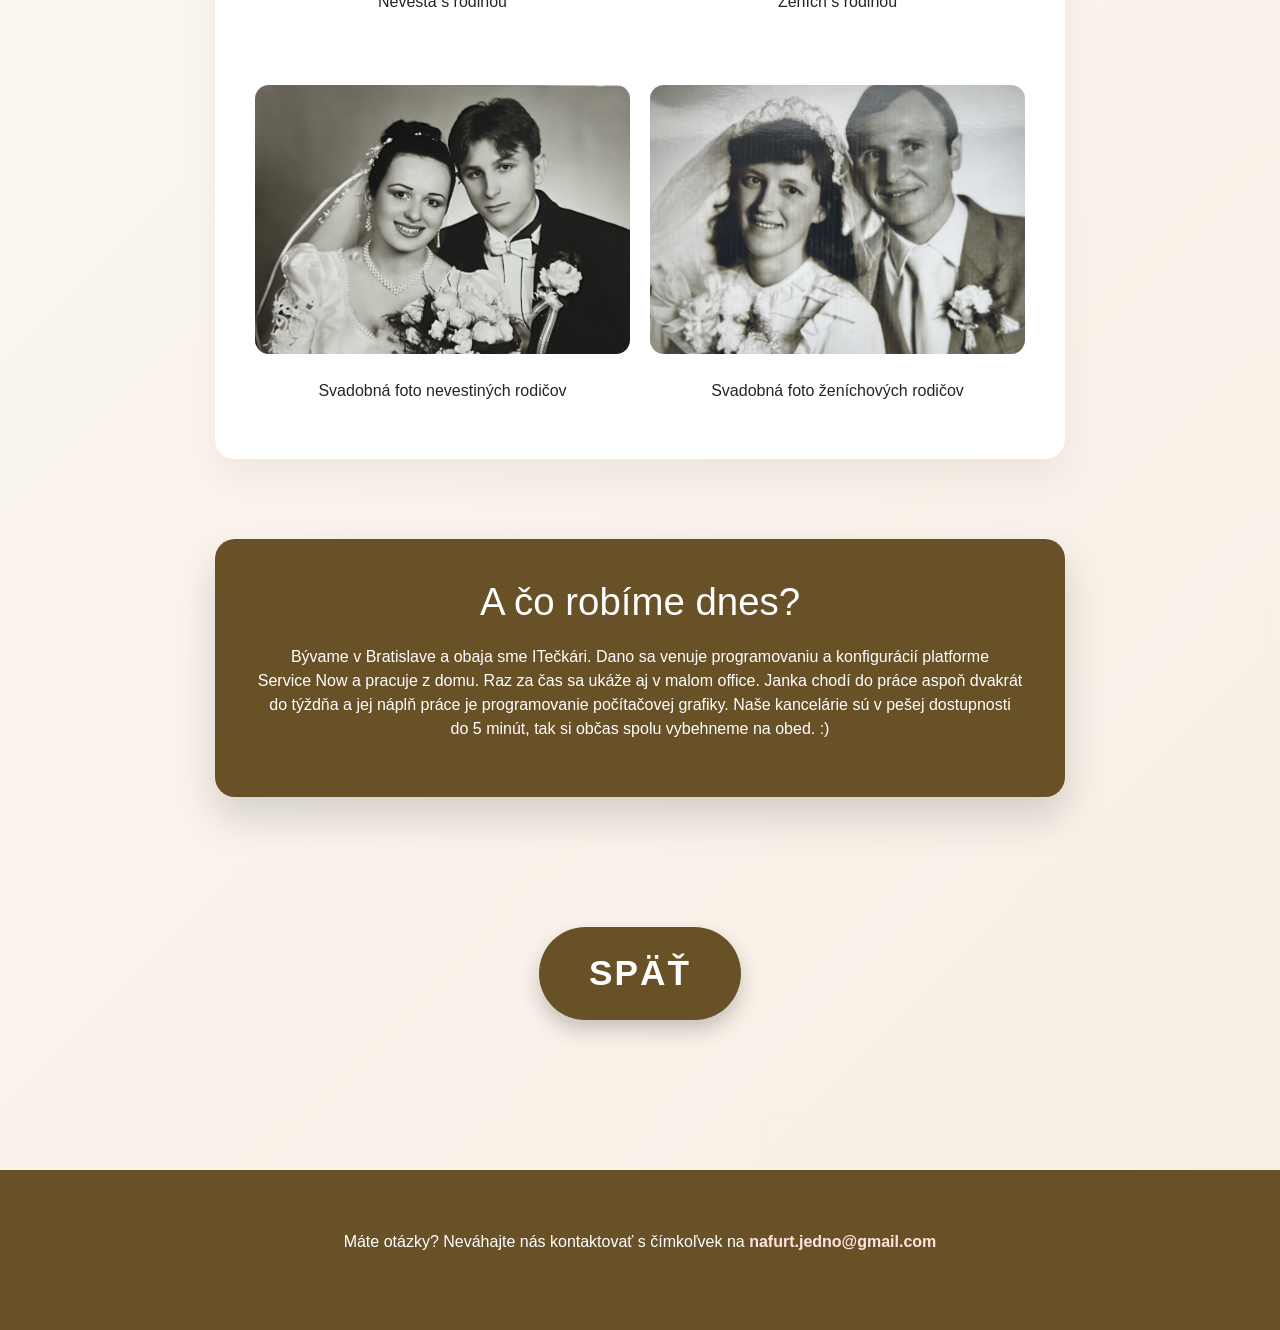
==== commit 4609b2f3: "added nbsp" ====
--- a/funfacts/index.html
+++ b/funfacts/index.html
@@ -21,7 +21,7 @@
             <h3>Písal sa rok 2016</h3>
             <img src="../foto/valne2015.jpg" alt="Naša fotografia z roku 2016">
             <p>
-              Vtedy sme sa stretli prvýkrát, no ešte sme o sebe netušili. O 5 rokov sme zistili, že máme existuje fotka, na ktorej sme obaja a takmer vedľa seba. Stretli sme sa na Valnom zhromaždení organizácie <a href="https://laura-mladez.sk/">Laura, združenie mladých</a>. 
+            Vtedy sme sa stretli prvýkrát, no&nbsp;ešte sme o&nbsp;sebe netušili. O&nbsp;5&nbsp;rokov sme zistili, že máme existuje fotka, na&nbsp;ktorej sme obaja a&nbsp;takmer vedľa seba. Stretli sme sa na&nbsp;Valnom zhromaždení organizácie <a href="https://laura-mladez.sk/">Laura, združenie mladých</a>.
             </p>
           </div>
 
@@ -93,7 +93,7 @@
           <div class="fact-block-brown">
             <h3>A čo robíme dnes?</h3>
             <p>
-              Bývame v Bratislave a obaja sme ITečkári. Dano sa venuje programovaniu a konfigurácií platforme Service Now a pracuje z domu. Raz za čas sa ukáže aj v malom office. Janka chodí do práce aspoň dvakrát do týždňa a jej náplň práce je programovanie počítačovej grafiky. Naše kancelárie sú v pešej dostupnosti do 5 minút, tak si občas spolu vybehneme na obed. :) 
+            Bývame v&nbsp;Bratislave a&nbsp;obaja sme ITečkári. Dano sa venuje programovaniu a&nbsp;konfigurácií platforme Service&nbsp;Now a&nbsp;pracuje z&nbsp;domu. Raz za&nbsp;čas sa ukáže aj&nbsp;v&nbsp;malom office. Janka chodí do&nbsp;práce aspoň dvakrát do&nbsp;týždňa a&nbsp;jej náplň práce je&nbsp;programovanie počítačovej grafiky. Naše kancelárie sú&nbsp;v&nbsp;pešej dostupnosti do&nbsp;5&nbsp;minút, tak&nbsp;si občas spolu vybehneme na&nbsp;obed. :)
             </p>
           </div>
 
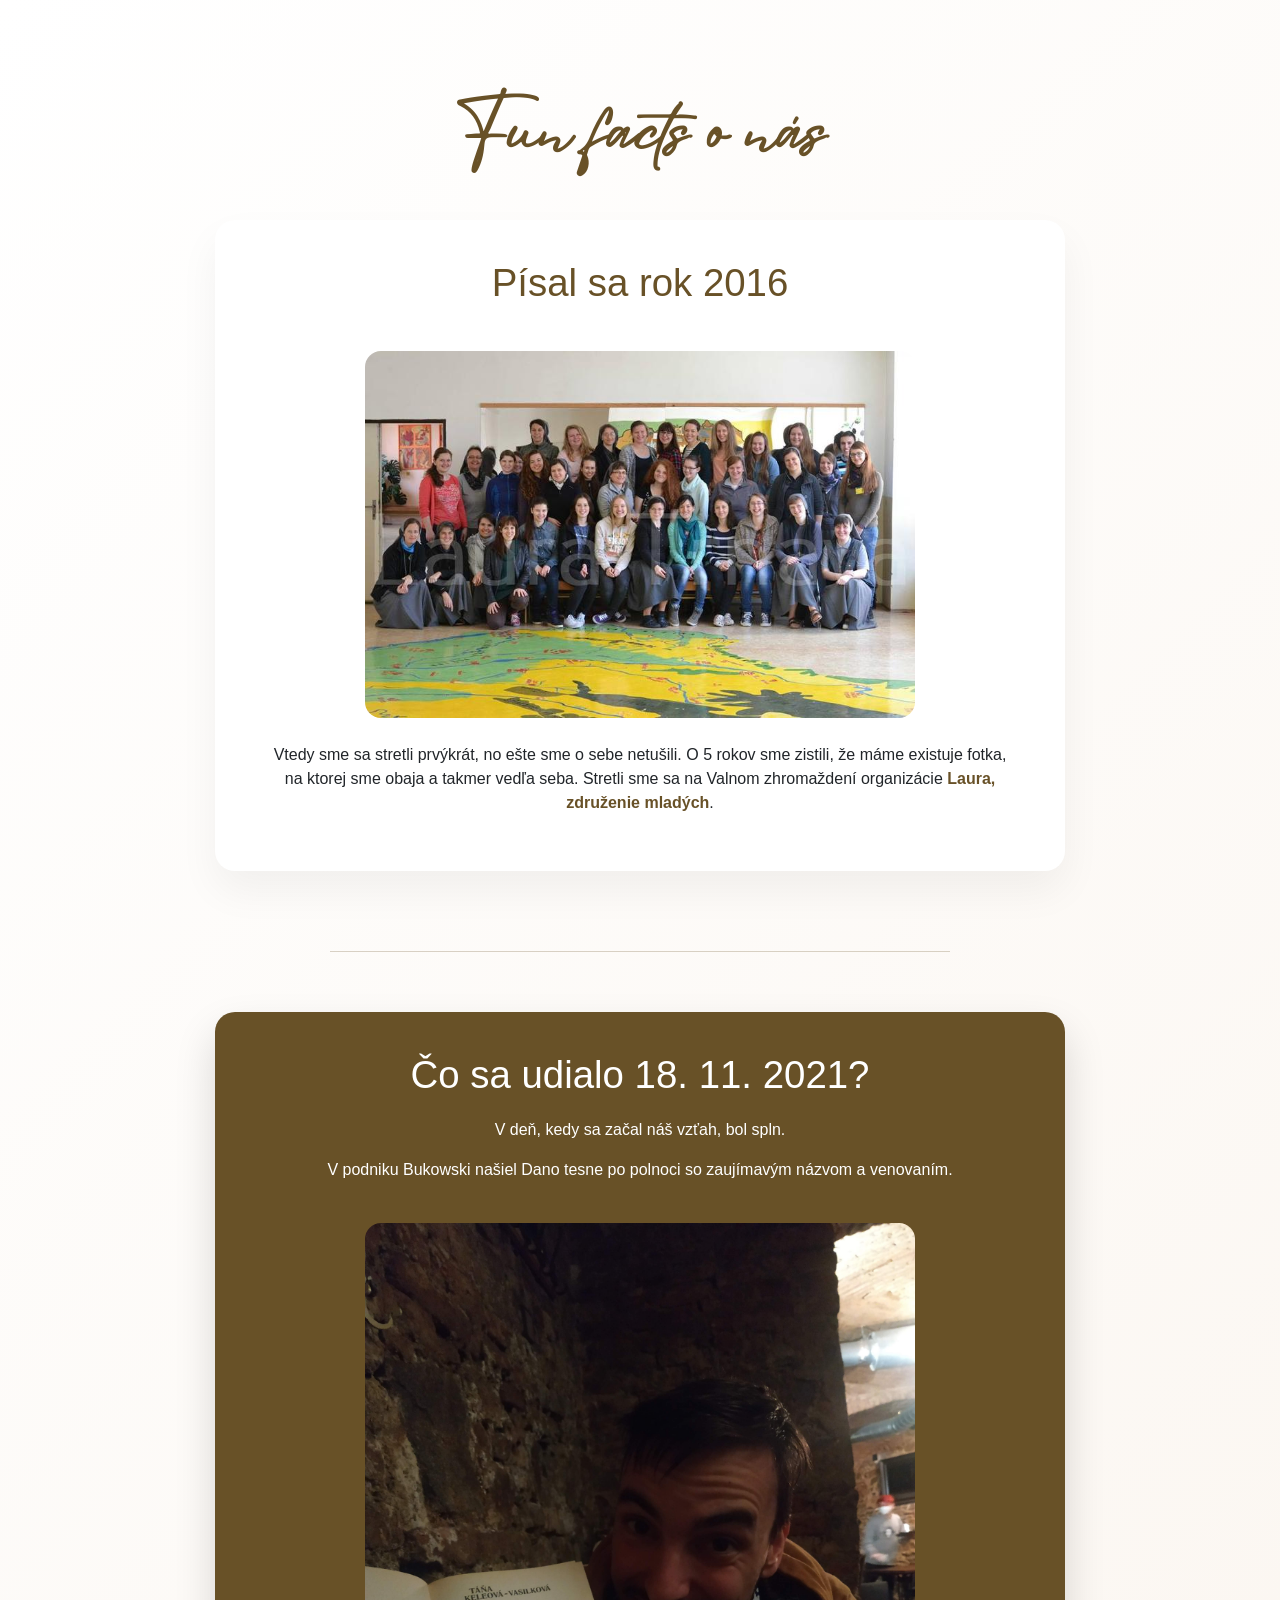
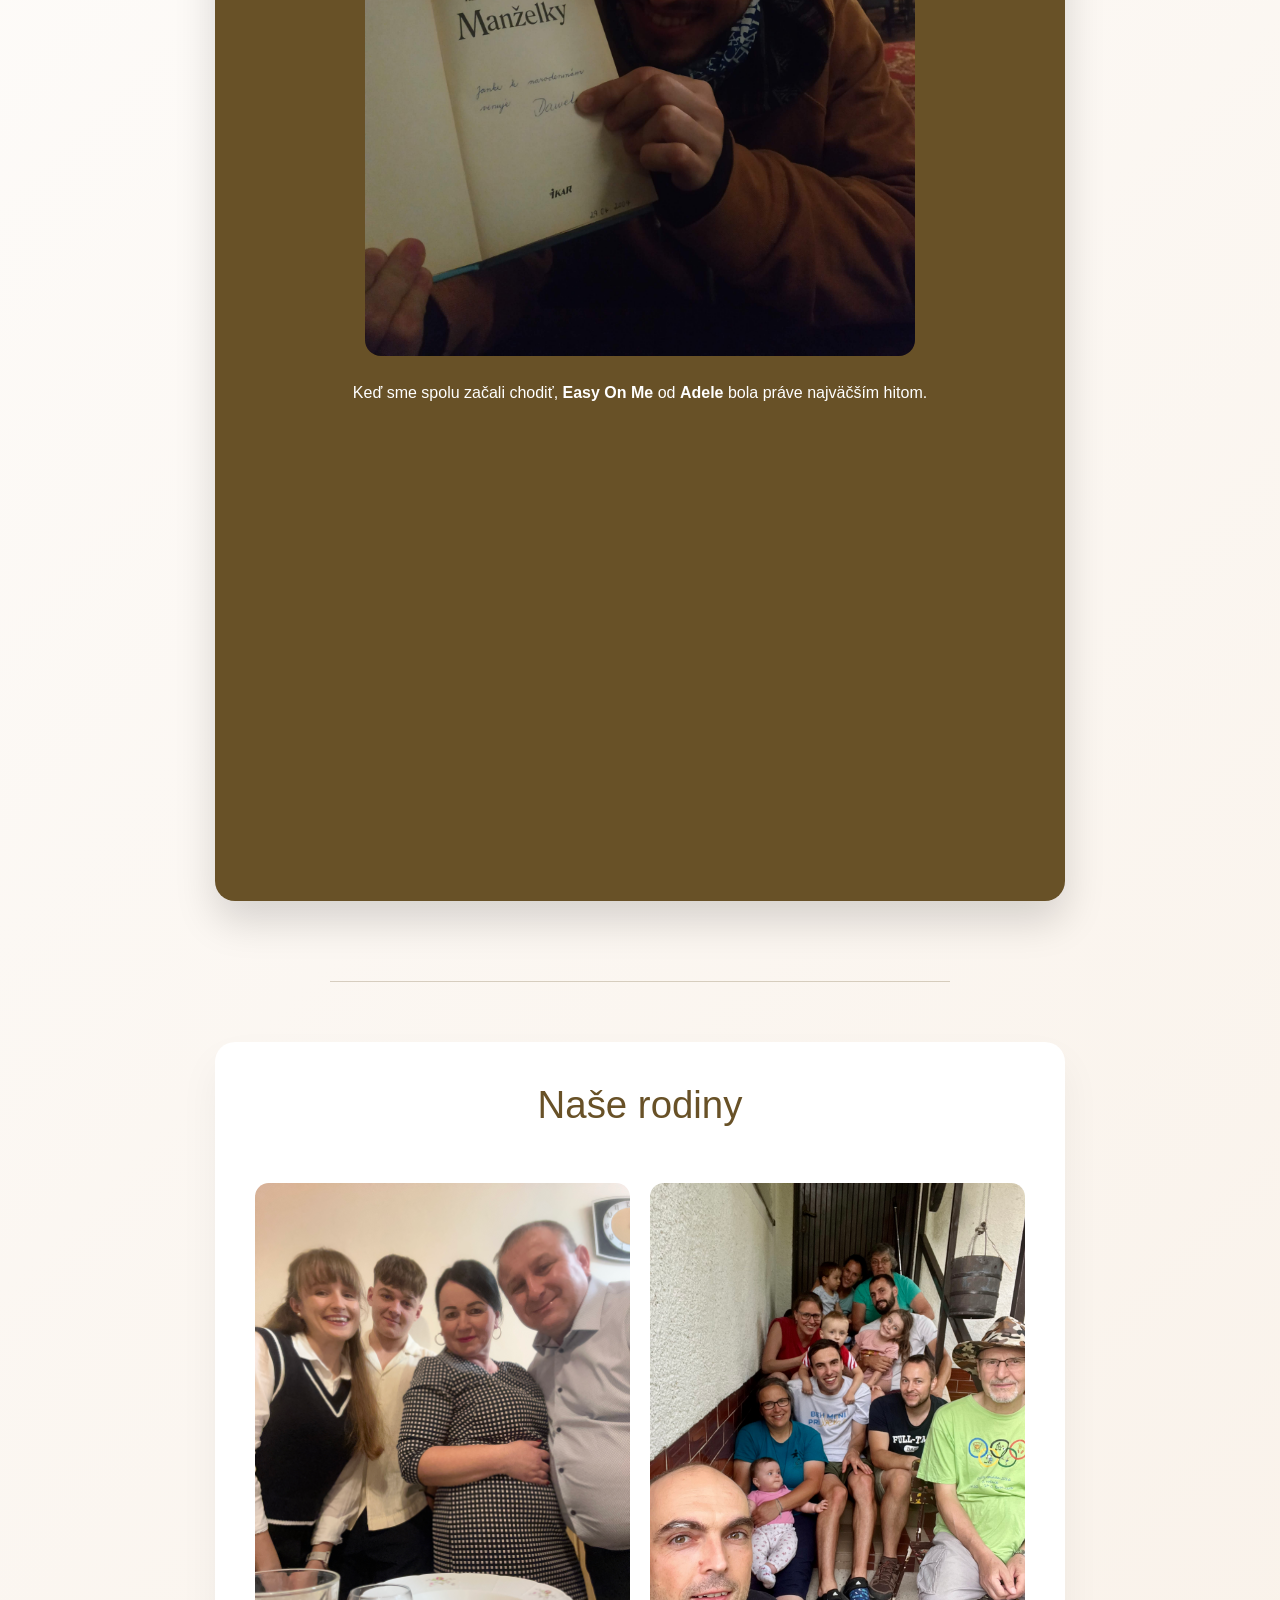
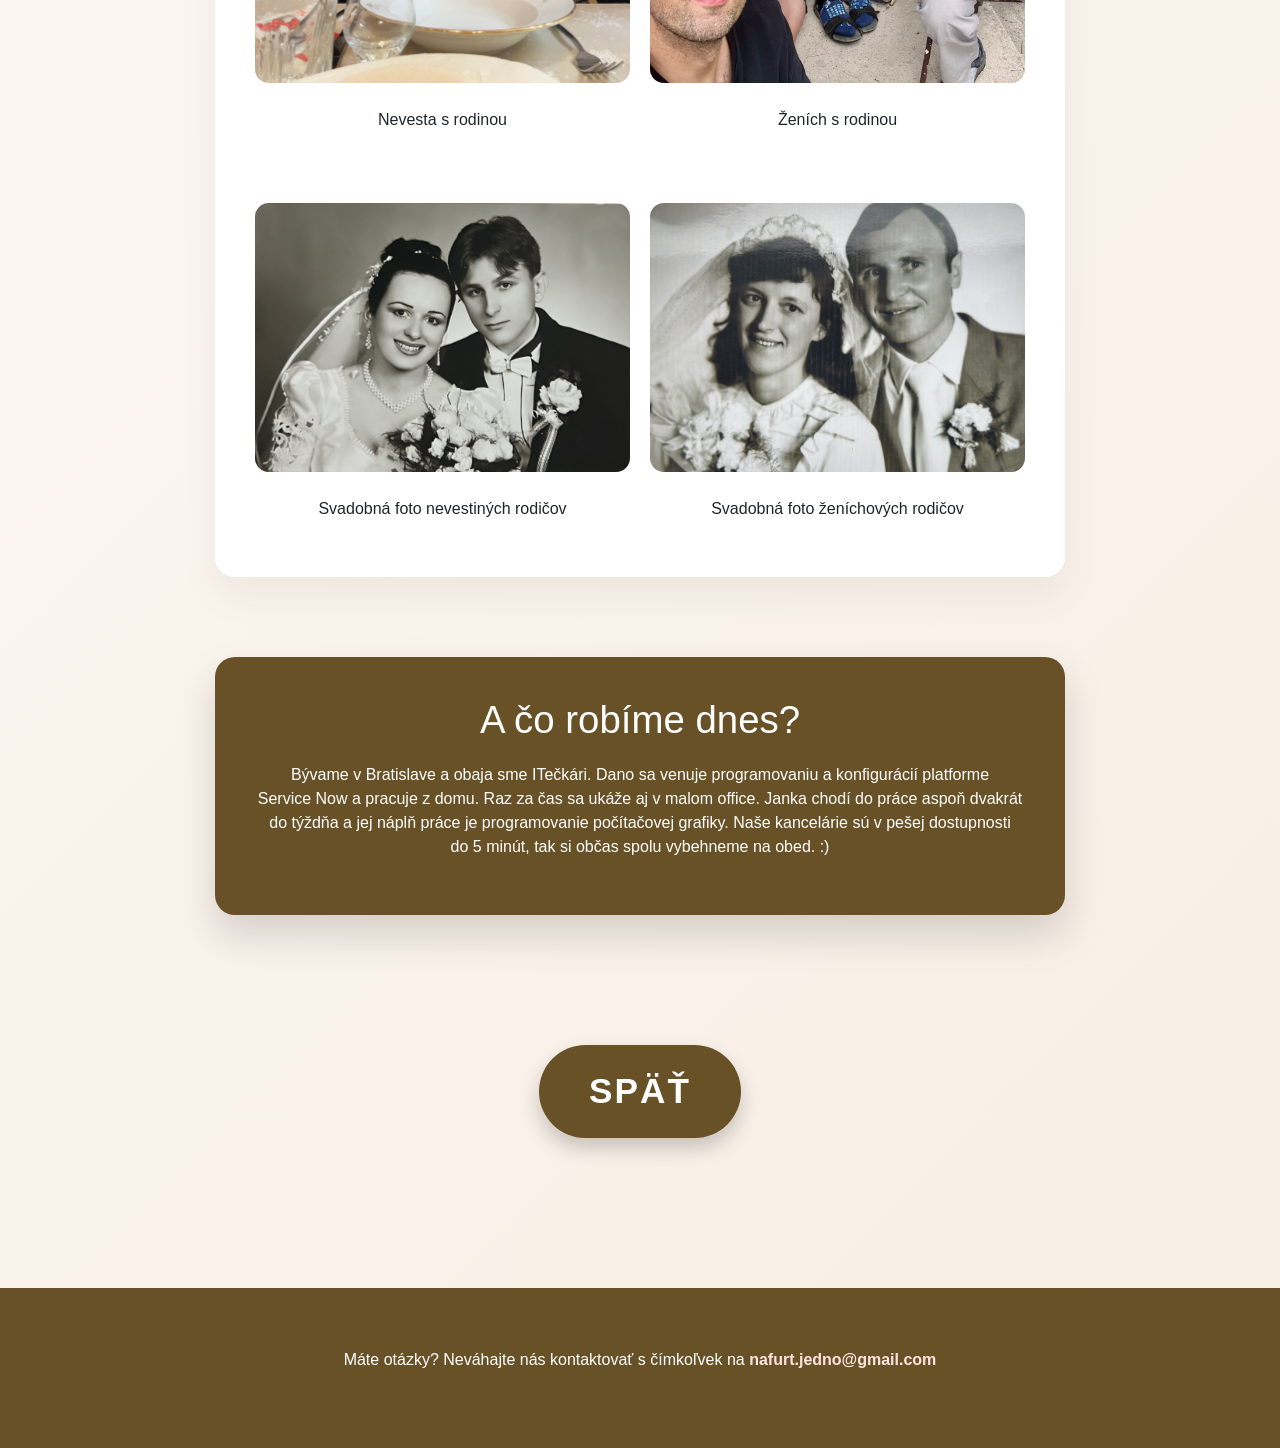
==== commit c2df2dd6: "make video responsible" ====
--- a/funfacts/index.html
+++ b/funfacts/index.html
@@ -44,10 +44,8 @@
             <p>
               Keď sme spolu začali chodiť, <strong>Easy On Me</strong> od <strong>Adele</strong> bola práve najväčším hitom.
             </p>
-            <div>
-                <iframe 
-                    width="560" 
-                    height="315" 
+            <div class="video-container">
+                <iframe
                     src="https://www.youtube.com/embed/U3ASj1L6_sY?si=bE1YYp0TanjOfNjP"
                     frameborder="0"
                     allowfullscreen>
--- a/style.css
+++ b/style.css
@@ -644,4 +644,16 @@
             color: #685127;
             text-decoration: none;
             font-weight: bold;
+        }
+
+        .video-container {
+            width: 100%;
+            max-width: 100%;
+        }
+
+        .video-container iframe {
+            width: 100%;
+            aspect-ratio: 16 / 9;
+            height: auto;
+            border: 0;
         }
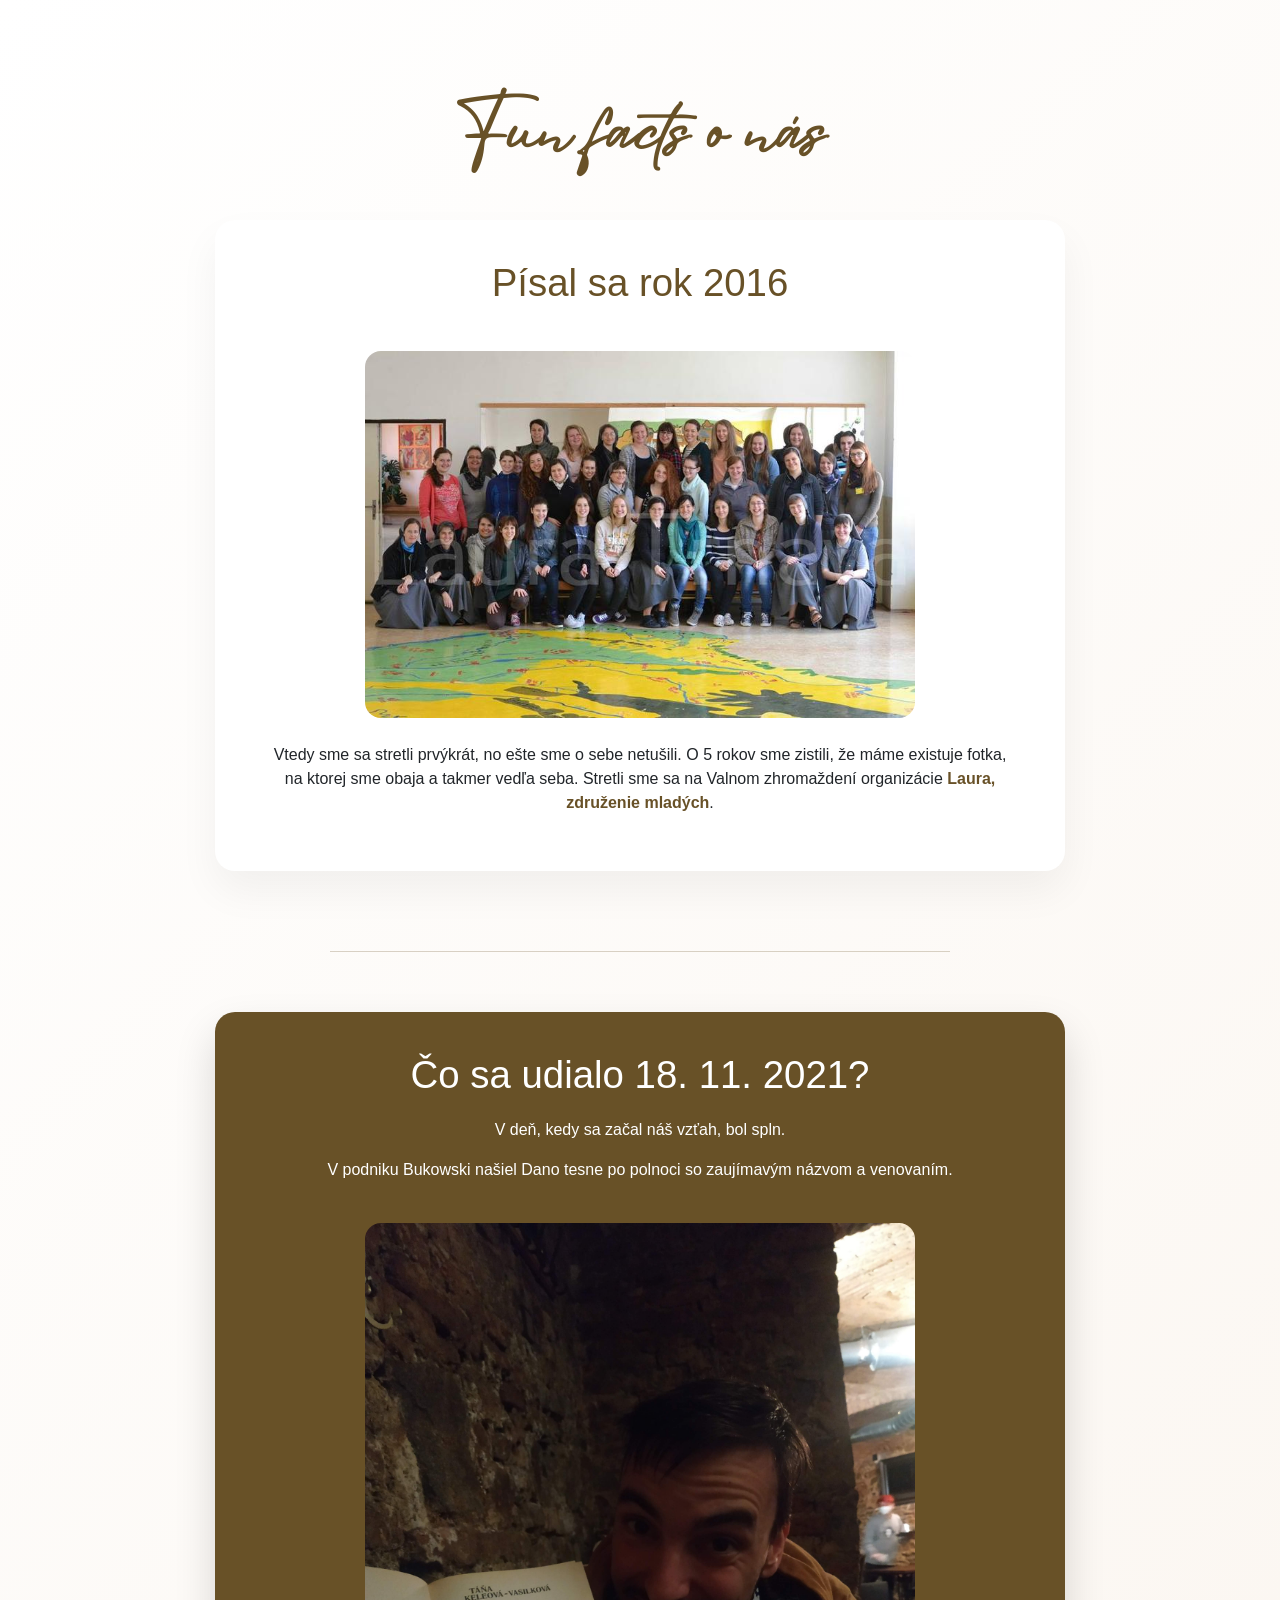
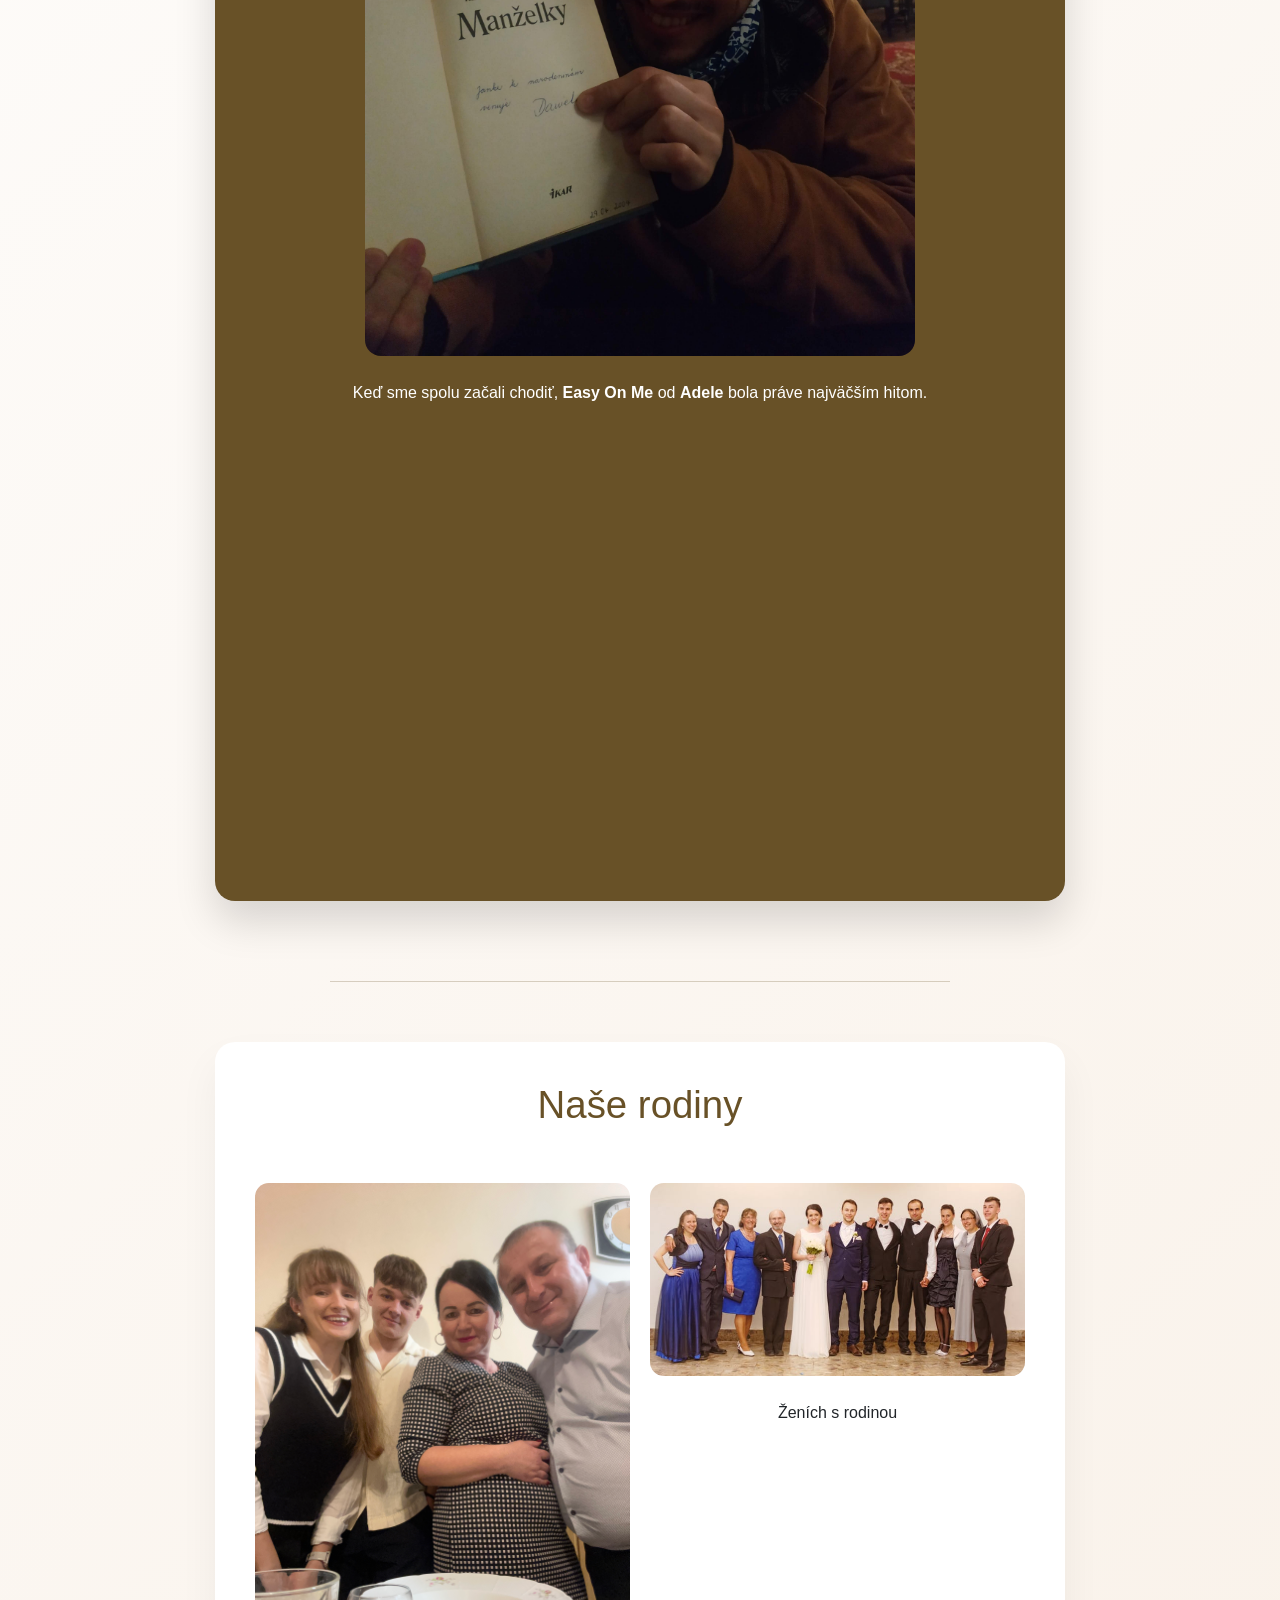
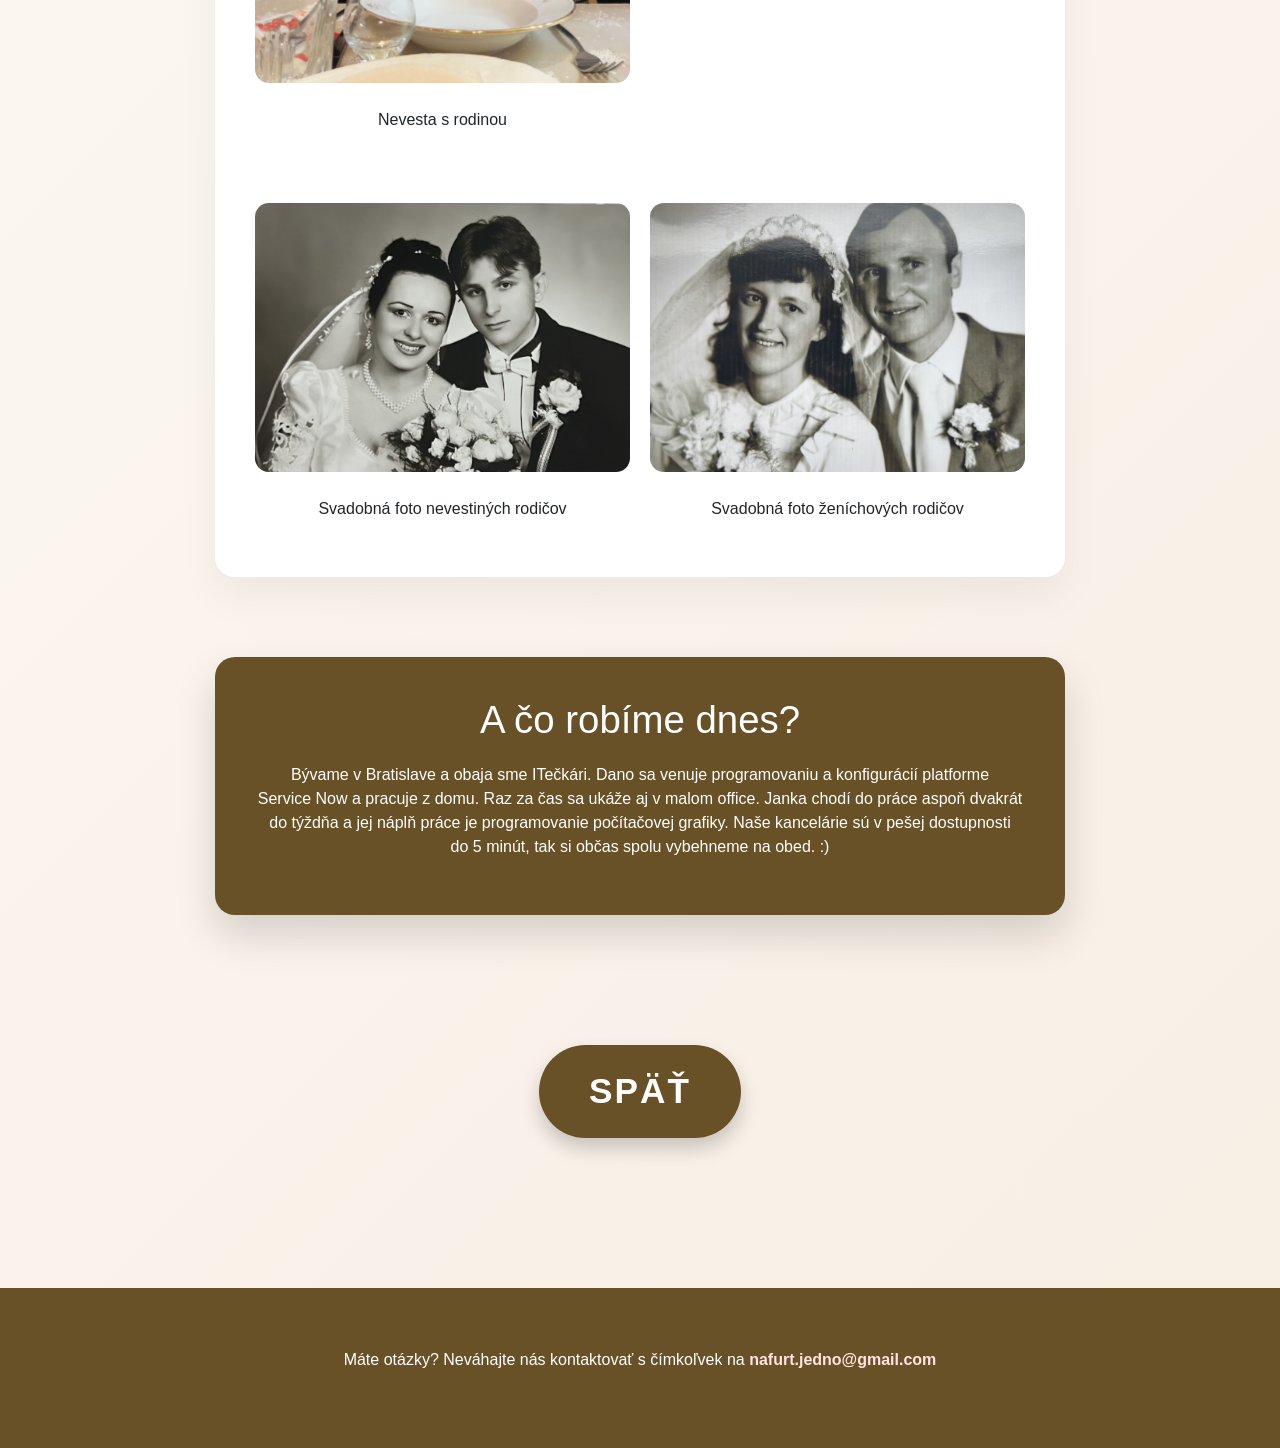
==== commit 352d397b: "fokta danko rodiny" ====
--- a/funfacts/index.html
+++ b/funfacts/index.html
@@ -69,7 +69,7 @@
                 <p>Nevesta s rodinou</p>
               </div>
               <div>
-                <img src="../foto/latky.jpeg" alt="Ženích s rodinou">
+                <img src="../foto/dano_rodinka.jpeg" alt="Ženích s rodinou">
                 <p>Ženích s rodinou</p>
               </div> 
             </div>
--- a/style.css
+++ b/style.css
@@ -446,6 +446,14 @@
             opacity: 1;
         }
 
+        .gallery-item.active .overlay {
+            opacity: 1;
+        }
+
+        .gallery-item.active img {
+            transform: scale(1.05);
+        }
+
         .fun-facts-section {
             text-align: center;
             padding: 60px 0;
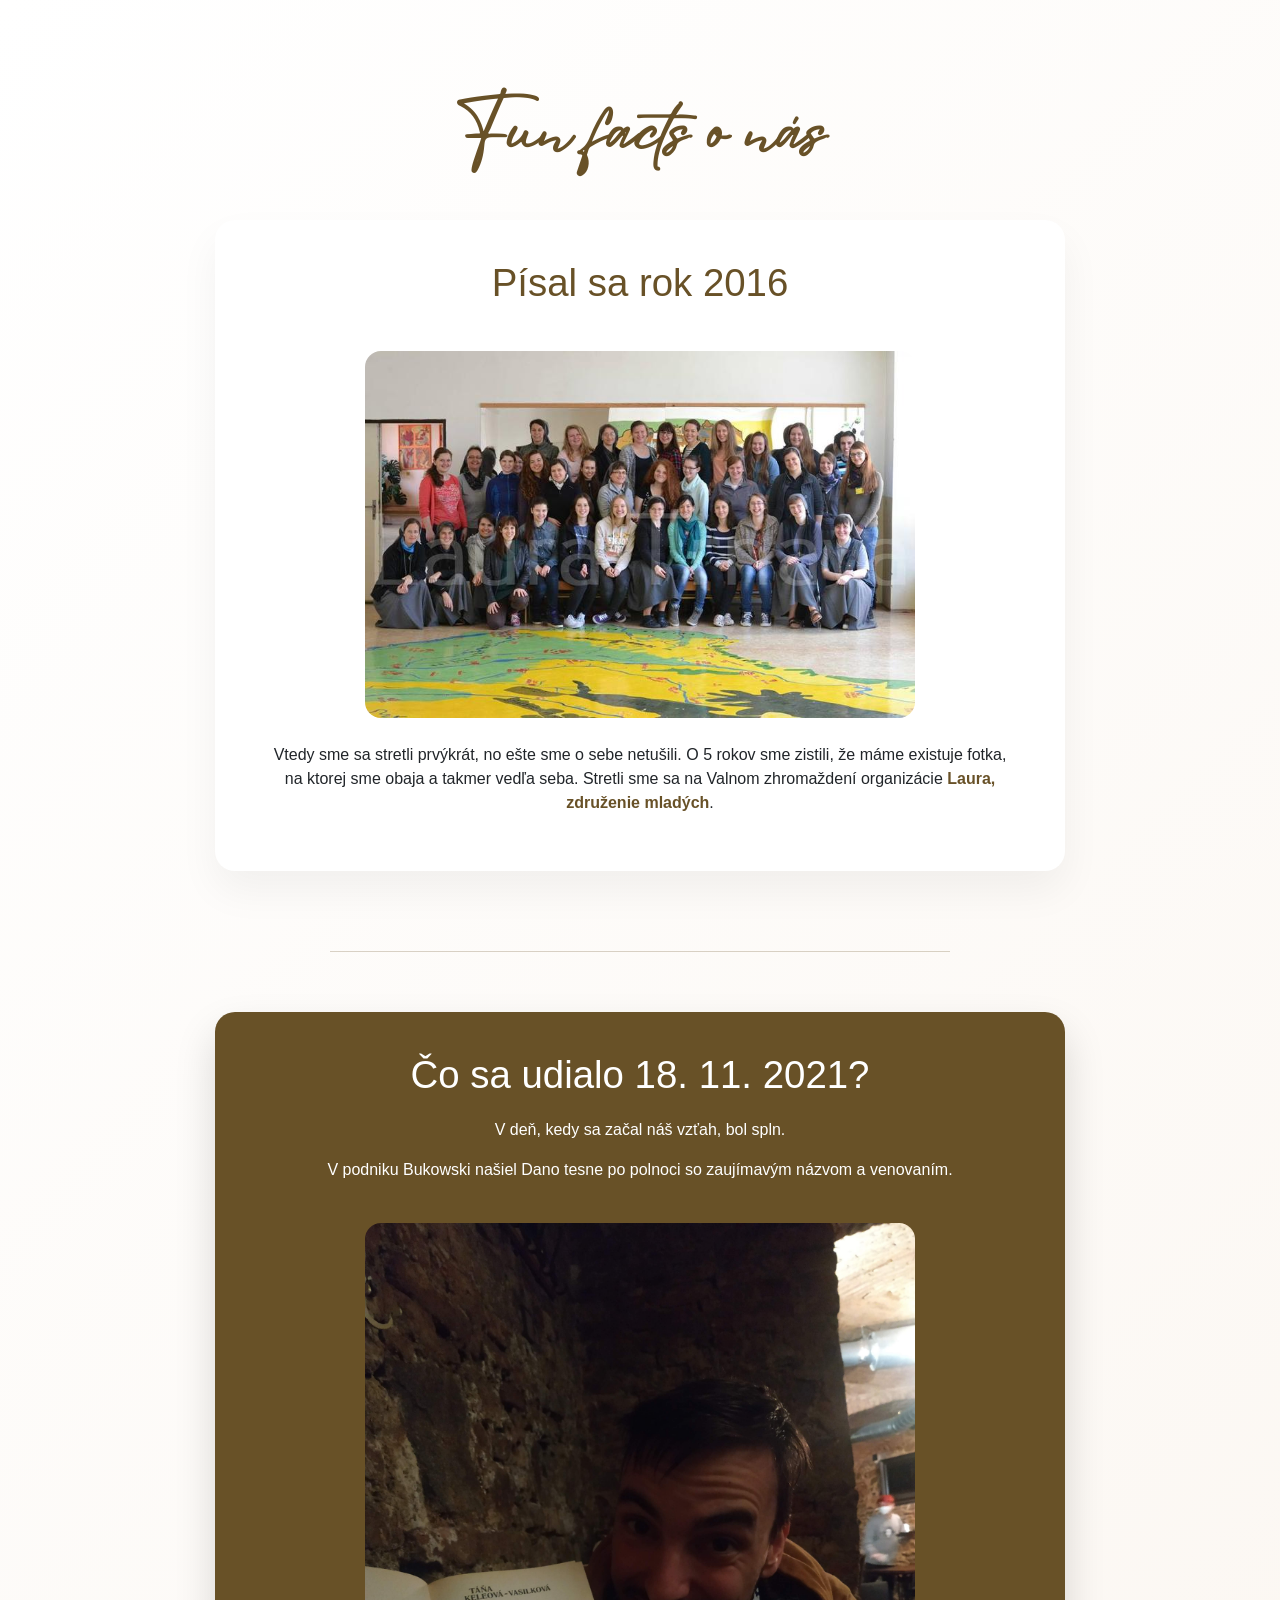
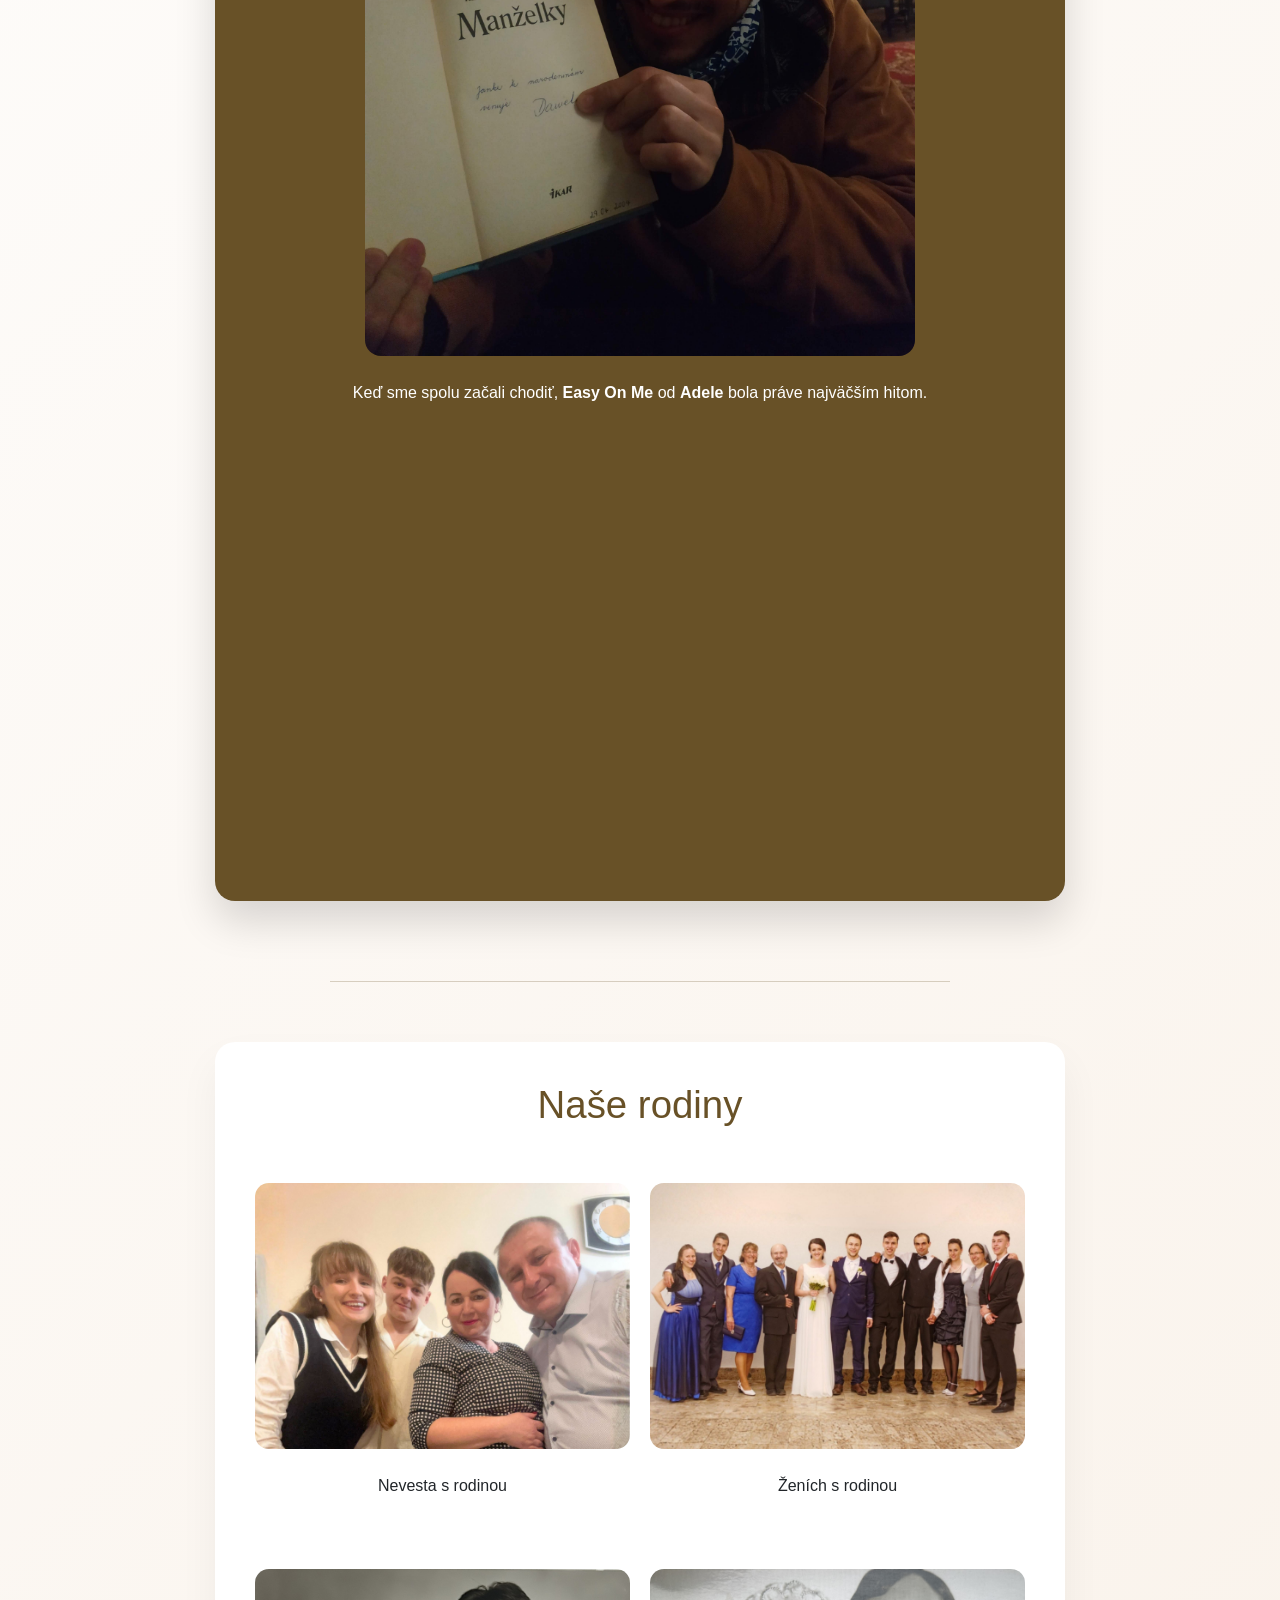
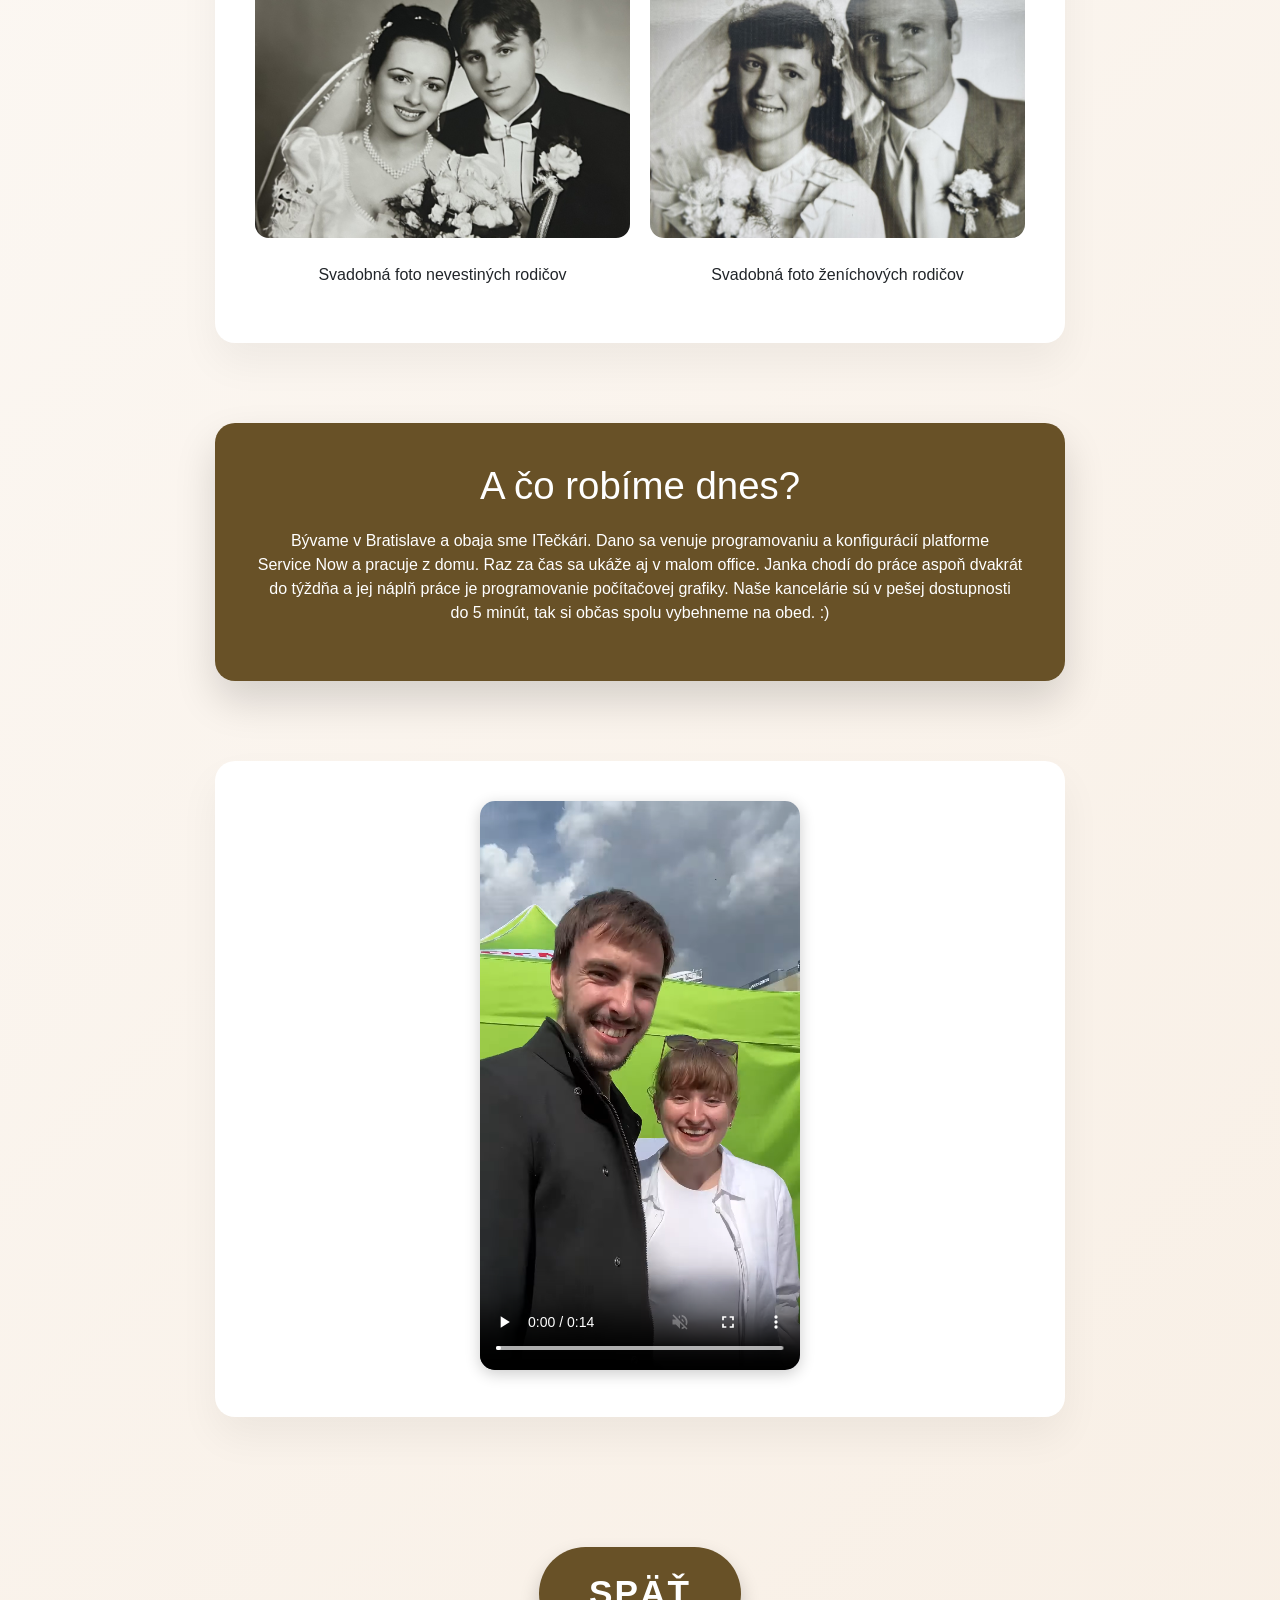
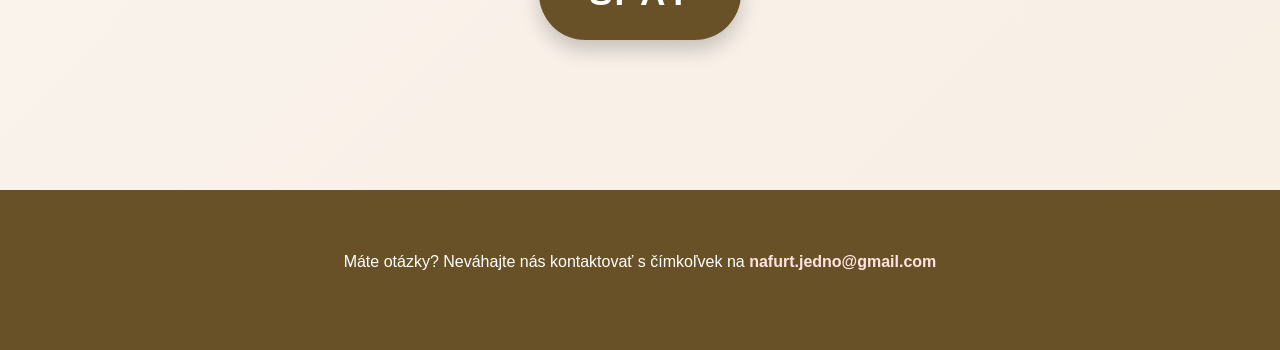
==== commit bff6372c: "foto rodina a videjko 360" ====
--- a/funfacts/index.html
+++ b/funfacts/index.html
@@ -65,11 +65,11 @@
             <h3>Naše rodiny</h3>
             <div class="childhood-gallery">
               <div>
-                <img src="../foto/vianoce.jpeg" alt="Nevesta s rodinou">
+                <img src="../foto/3.jpg" alt="Nevesta s rodinou">
                 <p>Nevesta s rodinou</p>
               </div>
               <div>
-                <img src="../foto/dano_rodinka.jpeg" alt="Ženích s rodinou">
+                <img src="../foto/4.jpg" alt="Ženích s rodinou">
                 <p>Ženích s rodinou</p>
               </div> 
             </div>
@@ -95,6 +95,13 @@
             </p>
           </div>
 
+          <div class="fact-block" style="text-align: center;">
+            <video autoplay muted loop playsinline controls style="max-width: 320px; width: 100%; border-radius: 15px; box-shadow: 0 4px 15px rgba(0,0,0,0.2);">
+              <source src="../foto/360.mp4" type="video/mp4">
+              Váš prehliadač nepodporuje prehrávanie videa.
+            </video>
+          </div>
+
         <button class="btn-back"><a href="../index.html">Späť</a></button>
         </div>
 
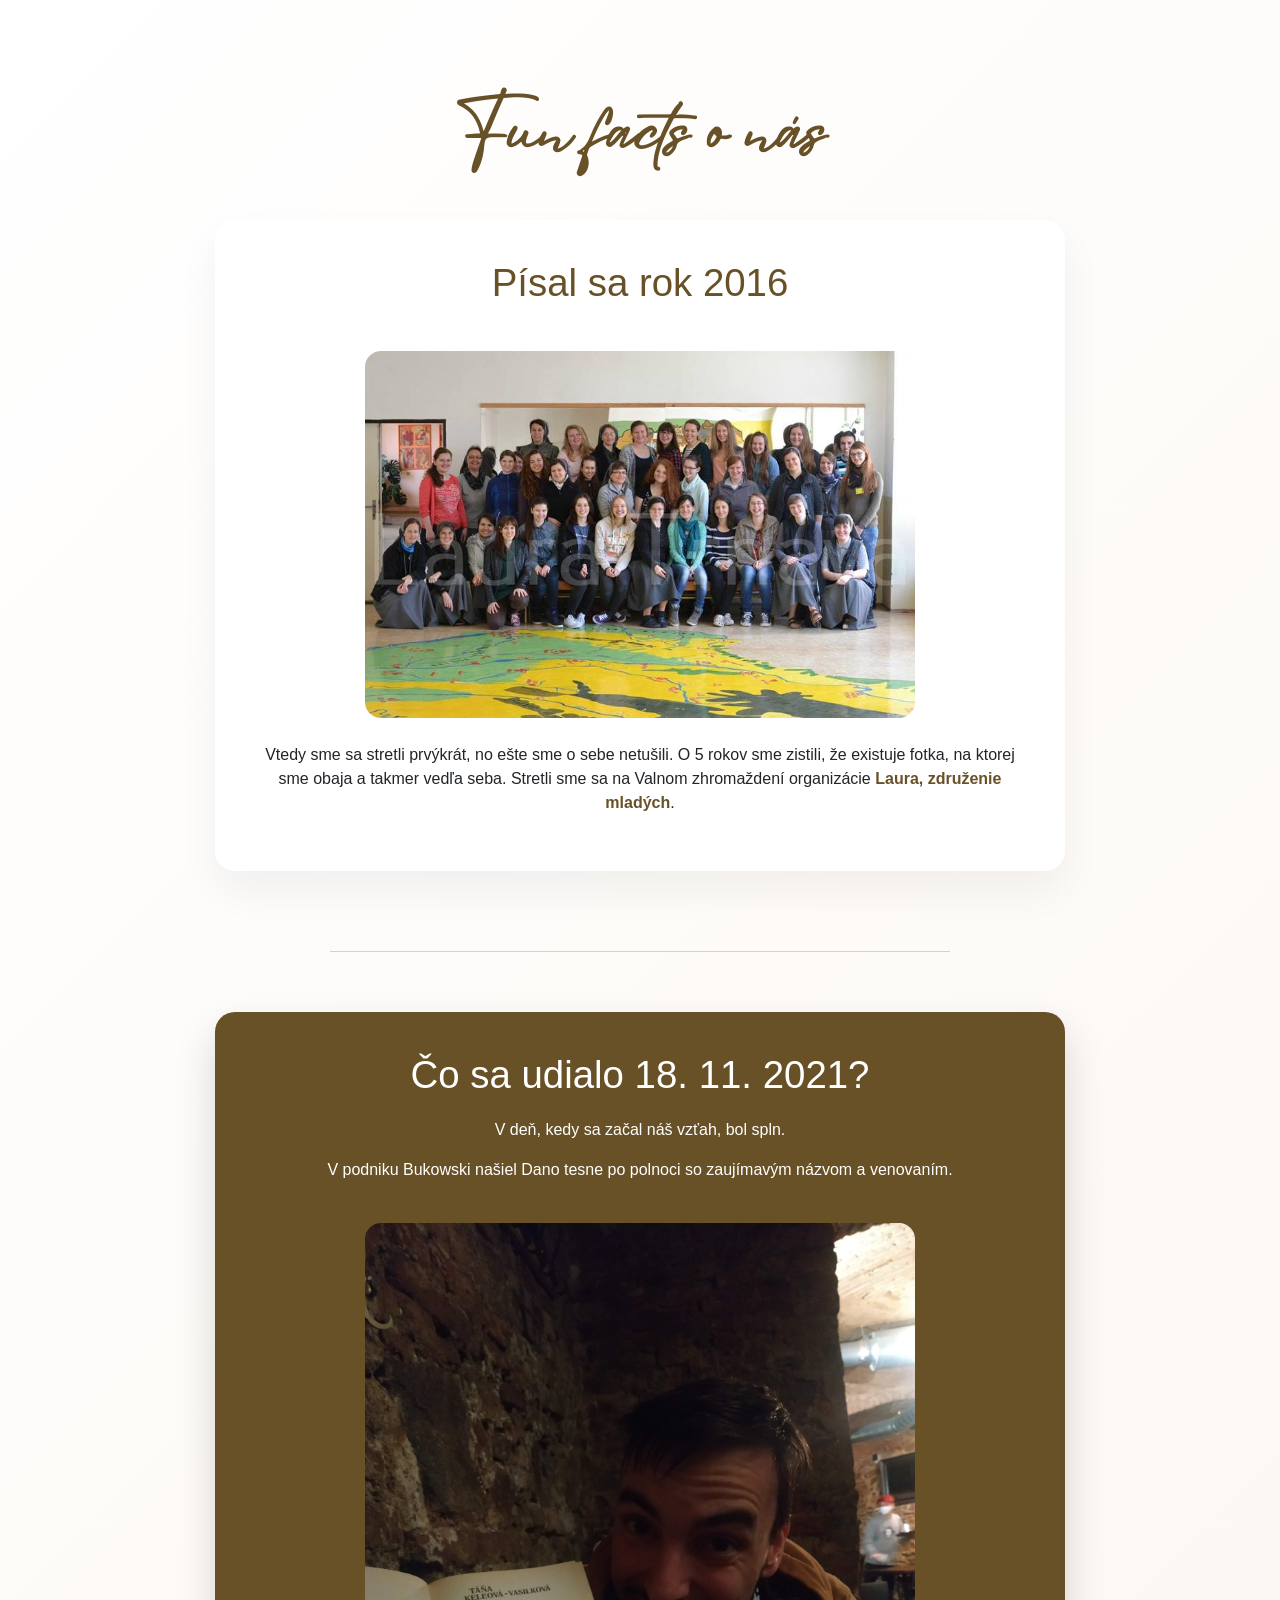
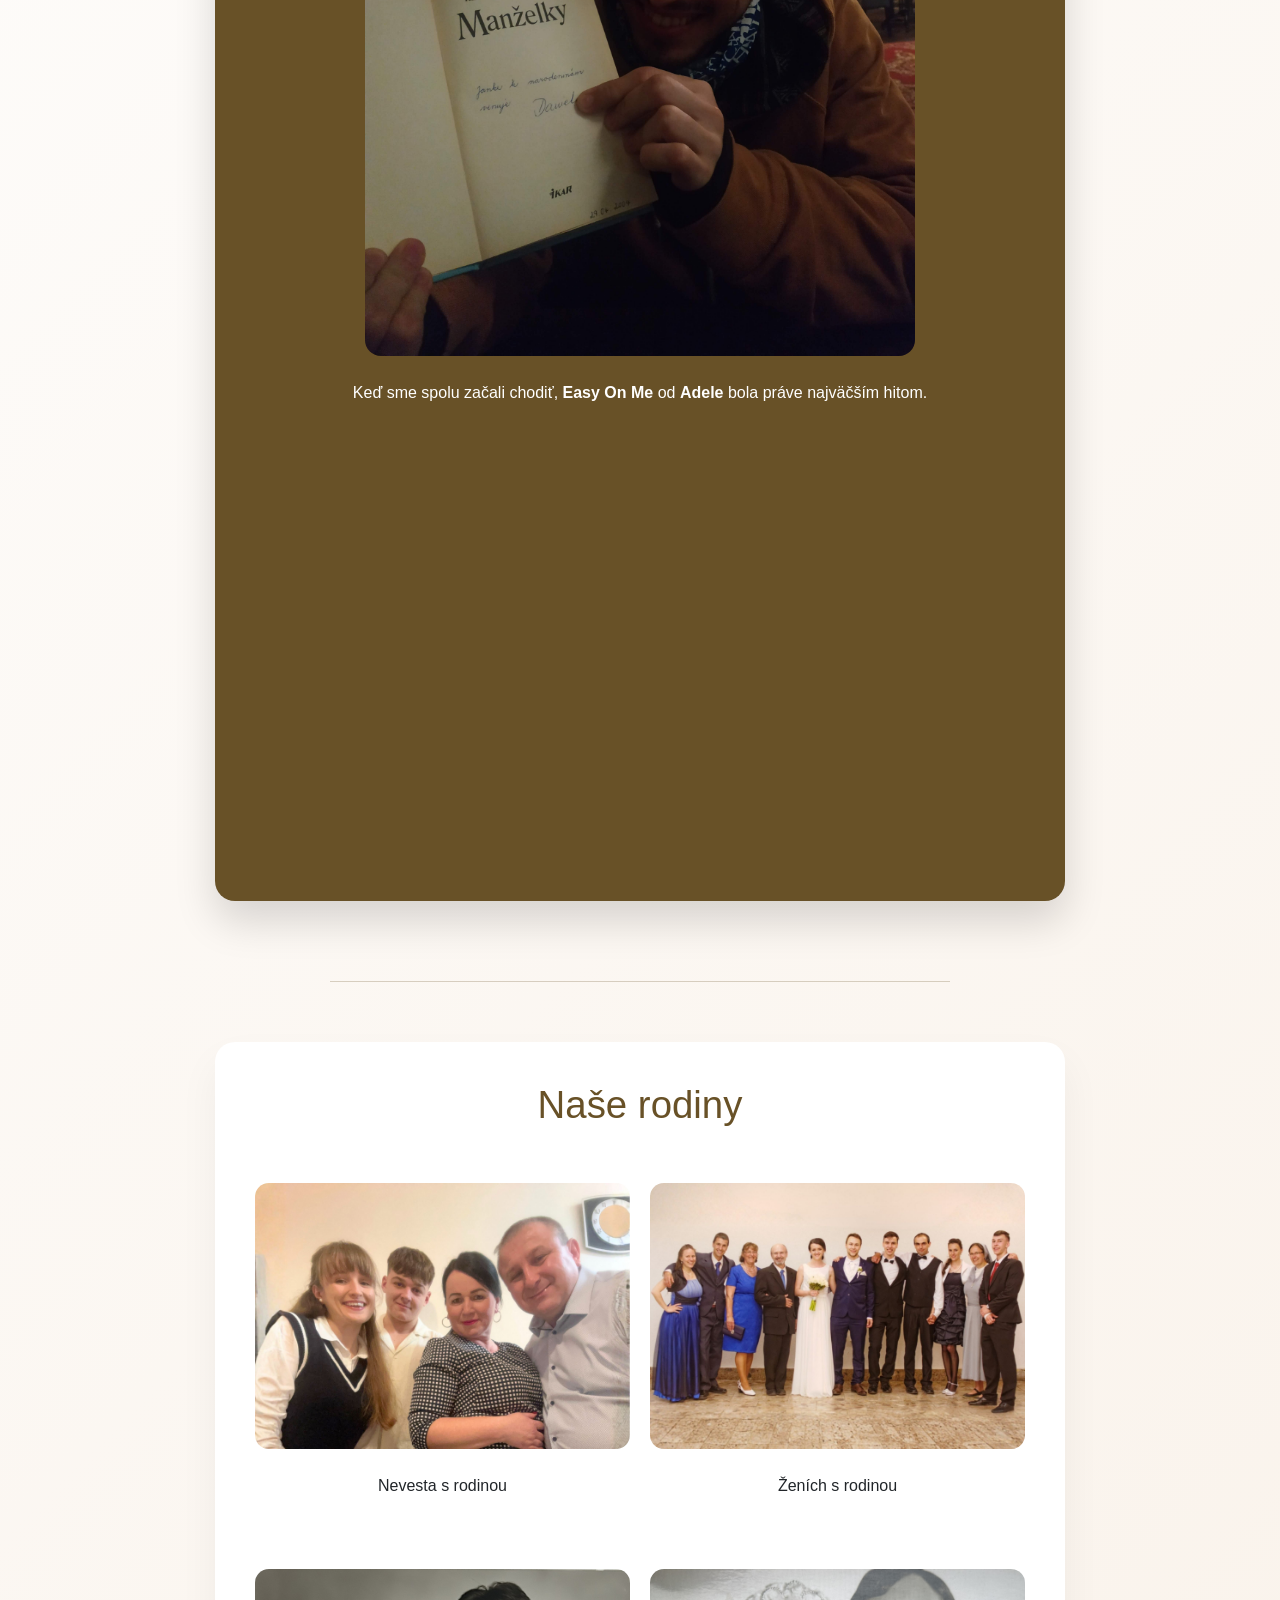
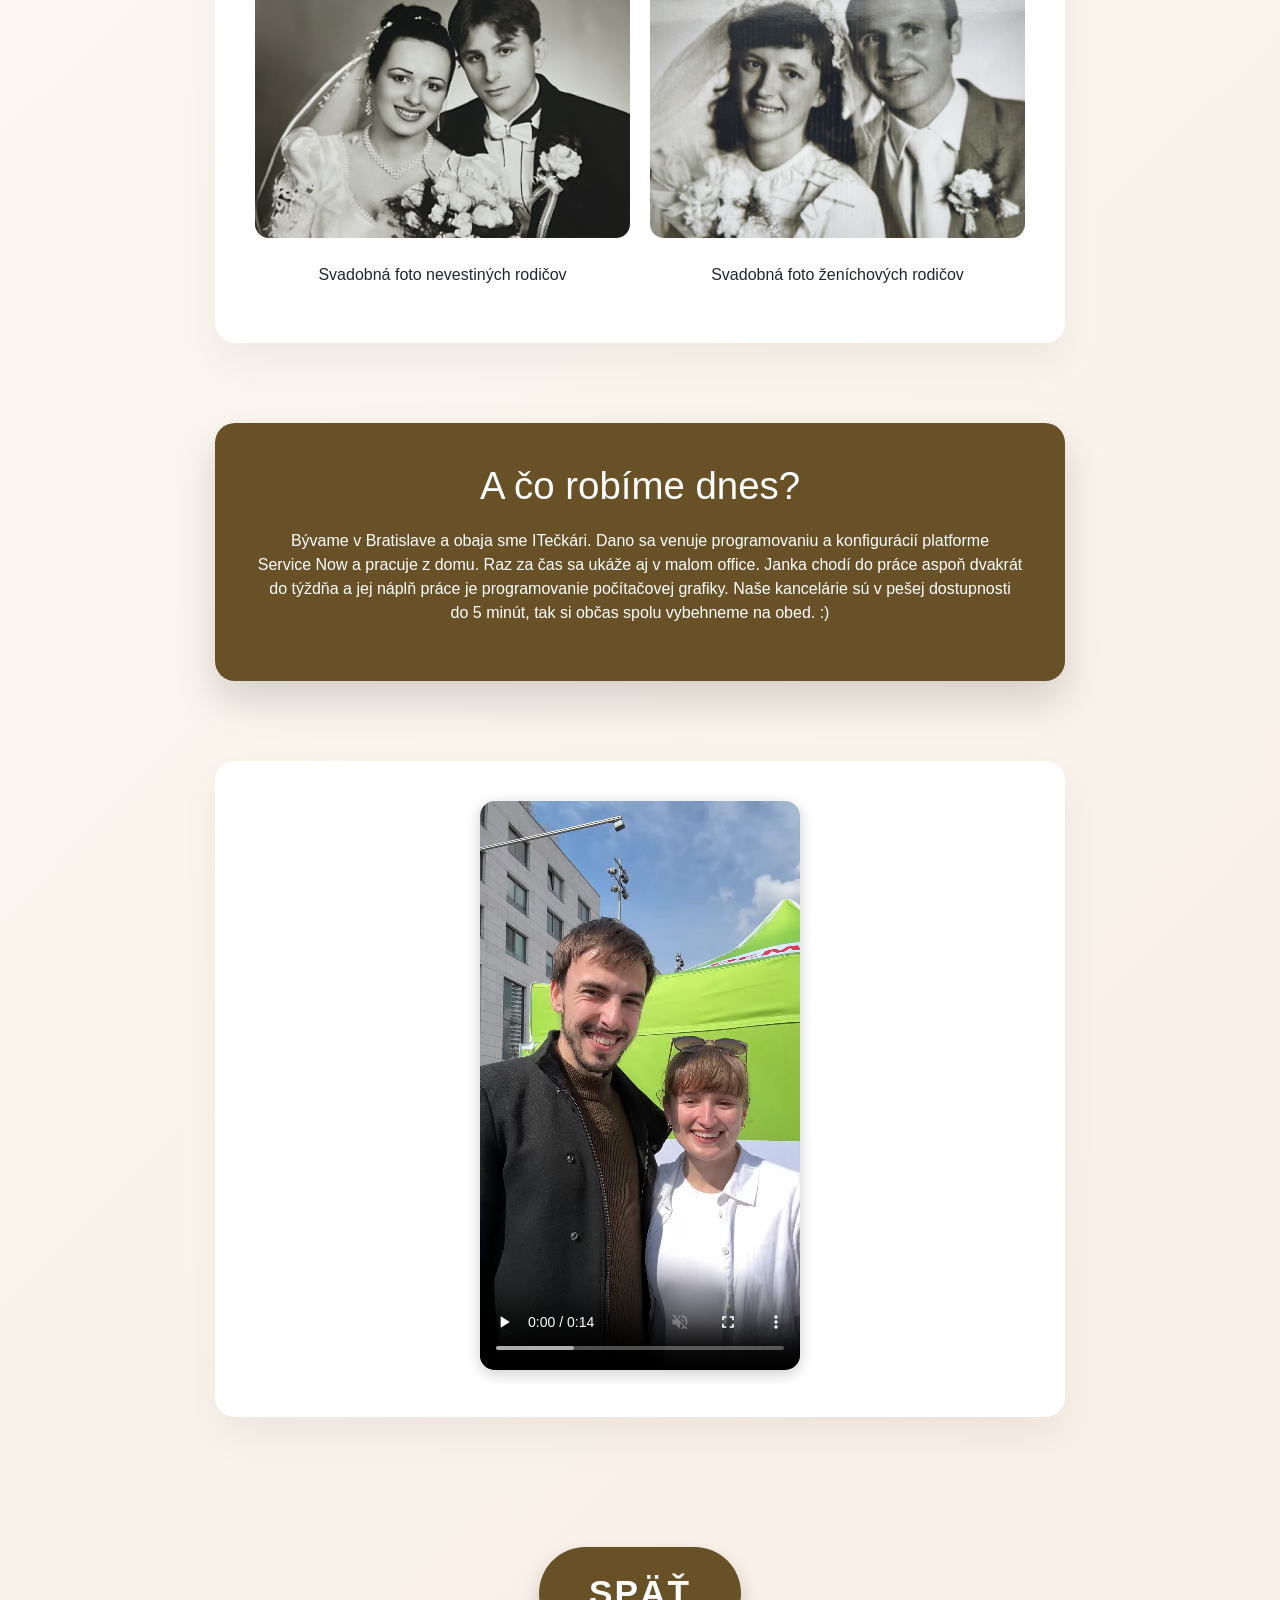
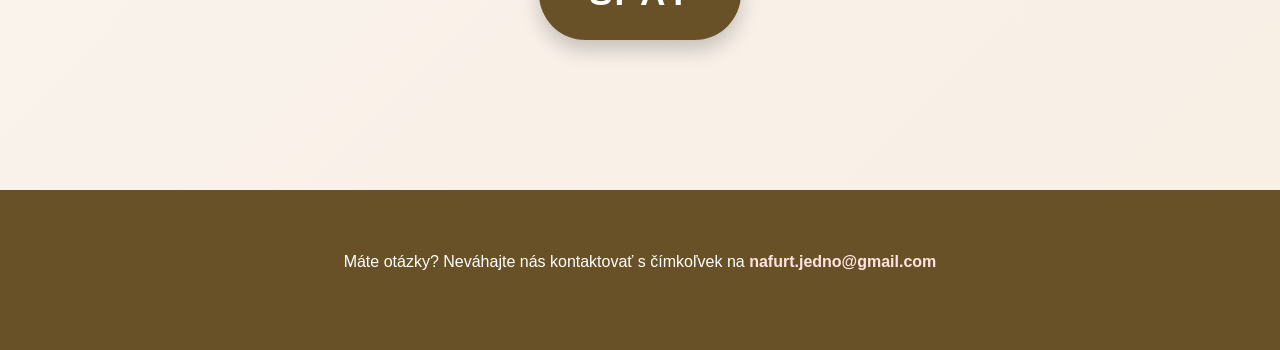
==== commit fc6c35ec: "video fix" ====
--- a/funfacts/index.html
+++ b/funfacts/index.html
@@ -21,7 +21,7 @@
             <h3>Písal sa rok 2016</h3>
             <img src="../foto/valne2015.jpg" alt="Naša fotografia z roku 2016">
             <p>
-            Vtedy sme sa stretli prvýkrát, no&nbsp;ešte sme o&nbsp;sebe netušili. O&nbsp;5&nbsp;rokov sme zistili, že máme existuje fotka, na&nbsp;ktorej sme obaja a&nbsp;takmer vedľa seba. Stretli sme sa na&nbsp;Valnom zhromaždení organizácie <a href="https://laura-mladez.sk/">Laura, združenie mladých</a>.
+            Vtedy sme sa stretli prvýkrát, no&nbsp;ešte sme o&nbsp;sebe netušili. O&nbsp;5&nbsp;rokov sme zistili, že existuje fotka, na&nbsp;ktorej sme obaja a&nbsp;takmer vedľa seba. Stretli sme sa na&nbsp;Valnom zhromaždení organizácie <a href="https://laura-mladez.sk/">Laura, združenie mladých</a>.
             </p>
           </div>
 
@@ -96,7 +96,7 @@
           </div>
 
           <div class="fact-block" style="text-align: center;">
-            <video autoplay muted loop playsinline controls style="max-width: 320px; width: 100%; border-radius: 15px; box-shadow: 0 4px 15px rgba(0,0,0,0.2);">
+            <video muted playsinline controls style="max-width: 320px; width: 100%; border-radius: 15px; box-shadow: 0 4px 15px rgba(0,0,0,0.2);">
               <source src="../foto/360.mp4" type="video/mp4">
               Váš prehliadač nepodporuje prehrávanie videa.
             </video>
--- a/style.css
+++ b/style.css
@@ -474,7 +474,7 @@
 
         .btn-funfacts {
             font-size: clamp(1.5rem, 3vw, 2.2rem);
-            margin: 50px;
+            margin: 50px 50px 20px 50px;
             padding: 20px 50px;
             background-color: white; /* Tvoja hlavná hnedá */
             color: #685127;
